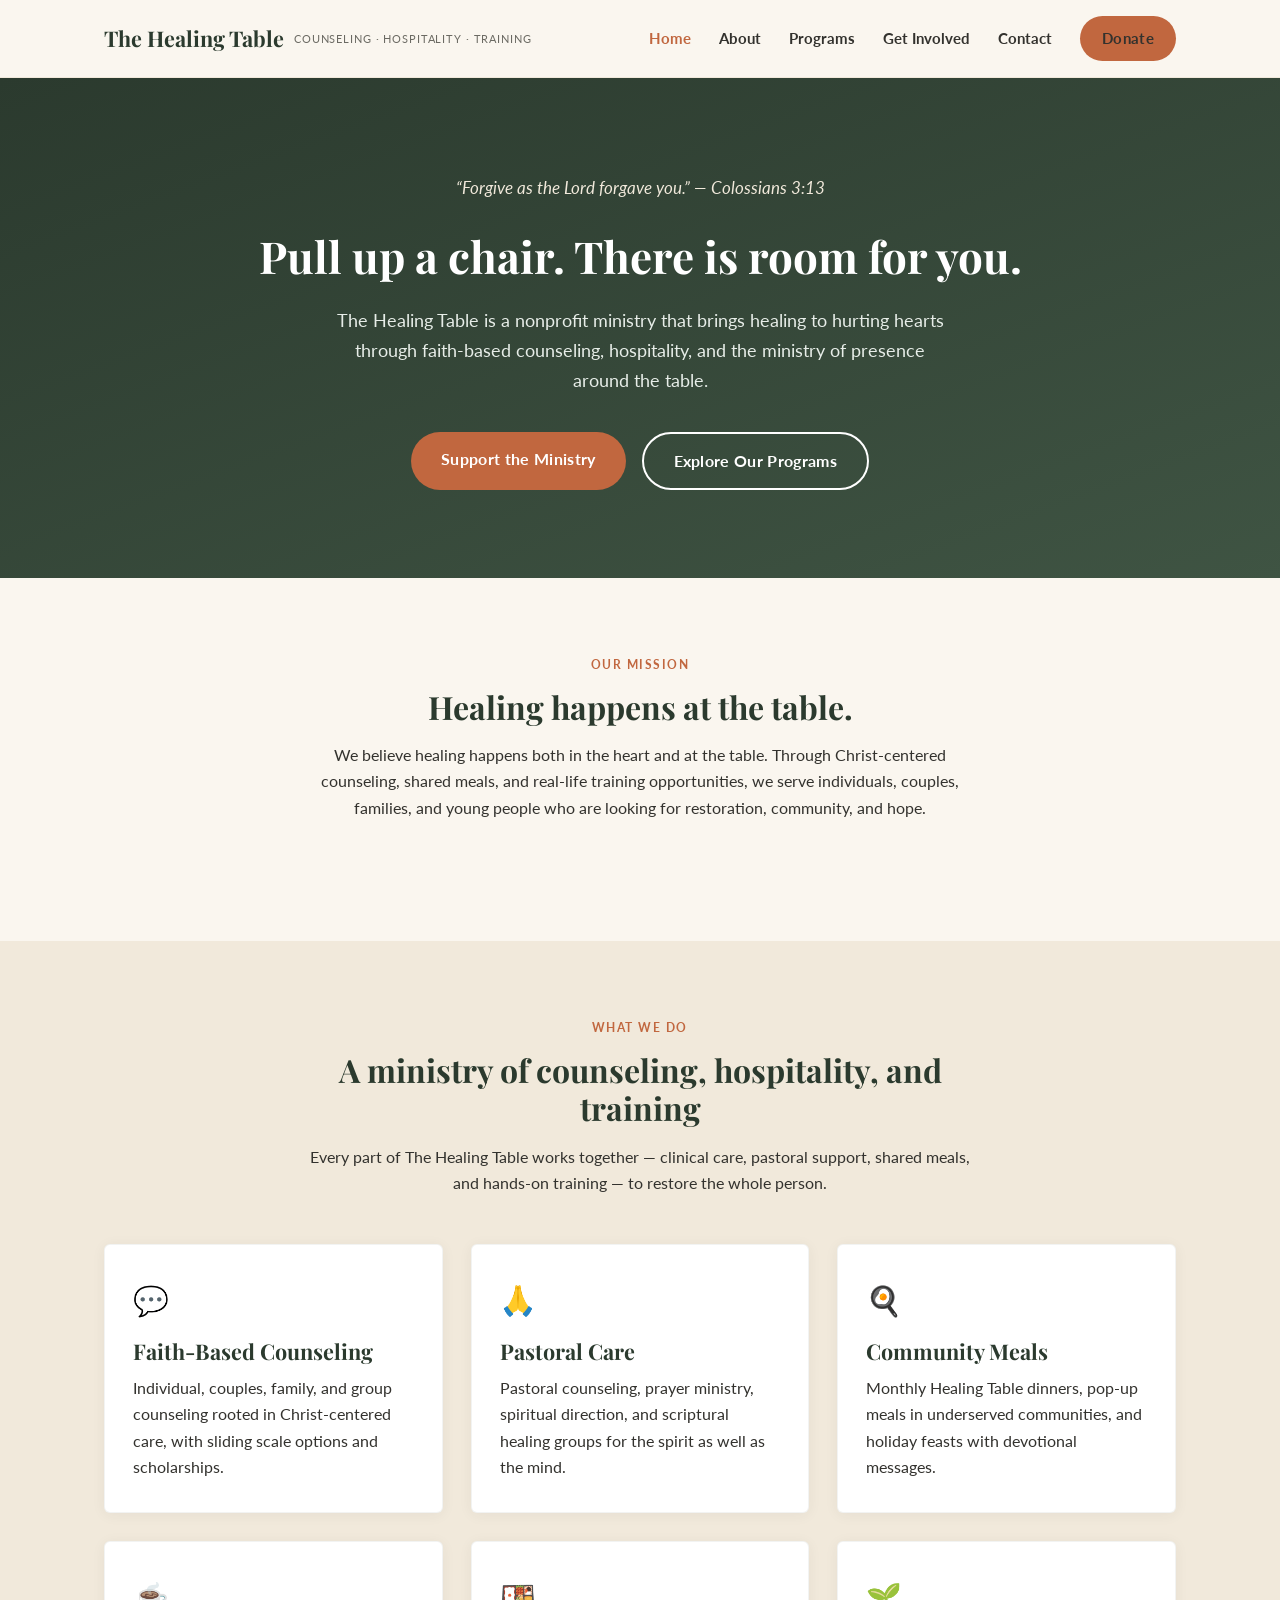
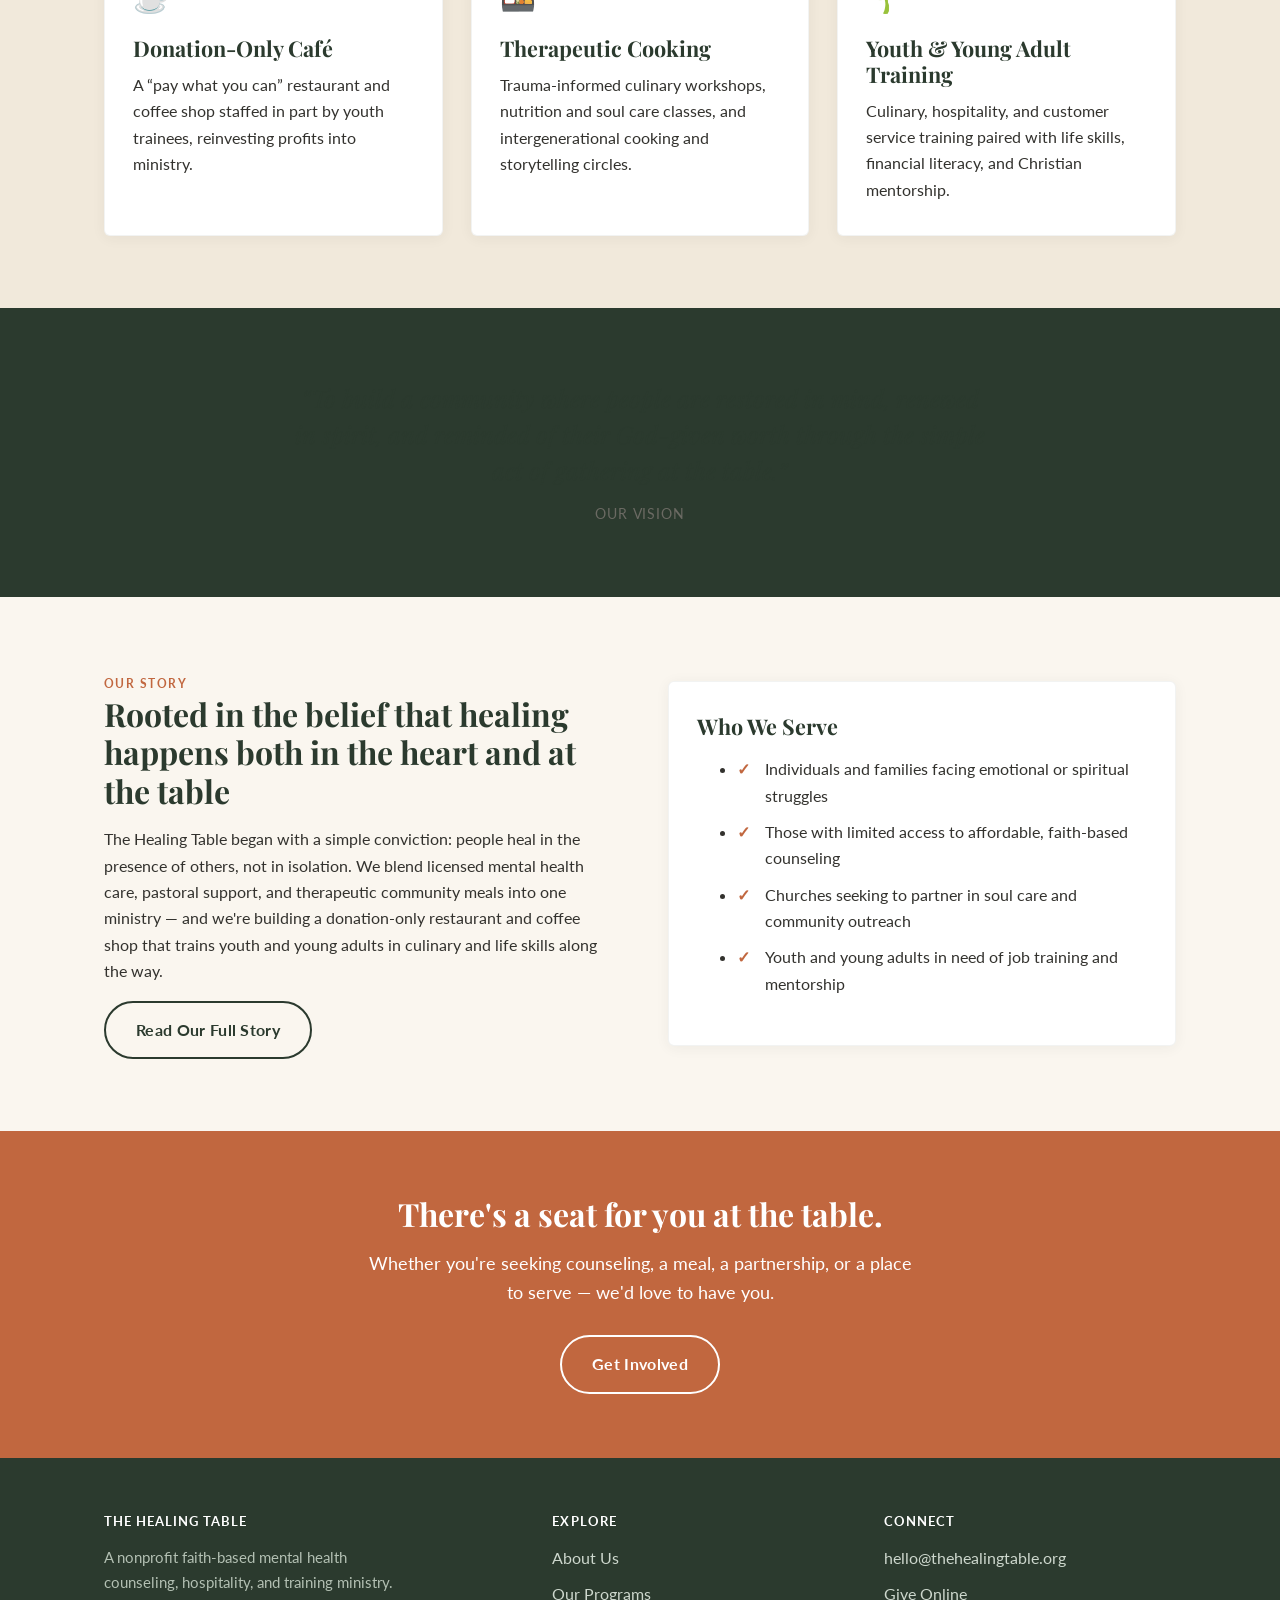
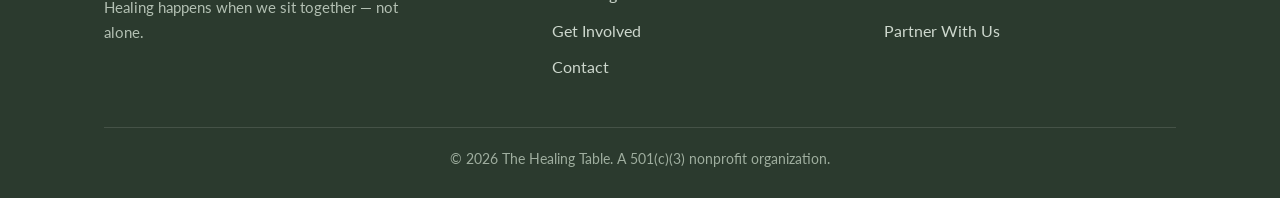
==== index.html @ d61c3de0 "Add files via upload" ====
<!DOCTYPE html>
<html lang="en">
<head>
<meta charset="UTF-8">
<meta name="viewport" content="width=device-width, initial-scale=1.0">
<title>The Healing Table | Faith-Based Counseling, Hospitality &amp; Training Ministry</title>
<meta name="description" content="The Healing Table is a nonprofit Christian ministry offering faith-based counseling, pastoral care, community meals, and a donation-only restaurant and youth training program.">
<link rel="preconnect" href="https://fonts.googleapis.com">
<link href="https://fonts.googleapis.com/css2?family=Playfair+Display:wght@600;700&family=Lato:wght@400;700&display=swap" rel="stylesheet">
<link rel="stylesheet" href="css/style.css">
</head>
<body>

<header class="site-header">
  <nav class="nav">
    <a href="index.html" class="nav-brand">
      The Healing Table
      <span class="tagline">Counseling · Hospitality · Training</span>
    </a>
    <button class="nav-toggle" aria-label="Toggle navigation">&#9776;</button>
    <ul class="nav-links">
      <li><a href="index.html" class="current">Home</a></li>
      <li><a href="about.html">About</a></li>
      <li><a href="services.html">Programs</a></li>
      <li><a href="get-involved.html">Get Involved</a></li>
      <li><a href="contact.html">Contact</a></li>
      <li><a href="get-involved.html#donate" class="btn btn-primary">Donate</a></li>
    </ul>
  </nav>
</header>

<section class="hero">
  <div class="container">
    <p class="verse">&ldquo;Forgive as the Lord forgave you.&rdquo; &mdash; Colossians 3:13</p>
    <h1>Pull up a chair. There is room for you.</h1>
    <p class="lede">The Healing Table is a nonprofit ministry that brings healing to hurting hearts through faith-based counseling, hospitality, and the ministry of presence around the table.</p>
    <div class="hero-actions">
      <a href="get-involved.html#donate" class="btn btn-primary">Support the Ministry</a>
      <a href="services.html" class="btn btn-outline">Explore Our Programs</a>
    </div>
  </div>
</section>

<section>
  <div class="container">
    <div class="section-intro">
      <span class="eyebrow">Our Mission</span>
      <h2>Healing happens at the table.</h2>
      <p>We believe healing happens both in the heart and at the table. Through Christ-centered counseling, shared meals, and real-life training opportunities, we serve individuals, couples, families, and young people who are looking for restoration, community, and hope.</p>
    </div>
  </div>
</section>

<section class="section-alt">
  <div class="container">
    <div class="section-intro">
      <span class="eyebrow">What We Do</span>
      <h2>A ministry of counseling, hospitality, and training</h2>
      <p>Every part of The Healing Table works together &mdash; clinical care, pastoral support, shared meals, and hands-on training &mdash; to restore the whole person.</p>
    </div>
    <div class="grid grid-3">
      <div class="card">
        <span class="icon">&#128172;</span>
        <h3>Faith-Based Counseling</h3>
        <p>Individual, couples, family, and group counseling rooted in Christ-centered care, with sliding scale options and scholarships.</p>
      </div>
      <div class="card">
        <span class="icon">&#128591;</span>
        <h3>Pastoral Care</h3>
        <p>Pastoral counseling, prayer ministry, spiritual direction, and scriptural healing groups for the spirit as well as the mind.</p>
      </div>
      <div class="card">
        <span class="icon">&#127859;</span>
        <h3>Community Meals</h3>
        <p>Monthly Healing Table dinners, pop-up meals in underserved communities, and holiday feasts with devotional messages.</p>
      </div>
      <div class="card">
        <span class="icon">&#9749;</span>
        <h3>Donation-Only Café</h3>
        <p>A &ldquo;pay what you can&rdquo; restaurant and coffee shop staffed in part by youth trainees, reinvesting profits into ministry.</p>
      </div>
      <div class="card">
        <span class="icon">&#127857;</span>
        <h3>Therapeutic Cooking</h3>
        <p>Trauma-informed culinary workshops, nutrition and soul care classes, and intergenerational cooking and storytelling circles.</p>
      </div>
      <div class="card">
        <span class="icon">&#127793;</span>
        <h3>Youth &amp; Young Adult Training</h3>
        <p>Culinary, hospitality, and customer service training paired with life skills, financial literacy, and Christian mentorship.</p>
      </div>
    </div>
  </div>
</section>

<section class="section-dark">
  <div class="container">
    <blockquote class="quote-block">
      &ldquo;To build a community where people are restored in mind, renewed in spirit, and reminded of their God-given worth through the simple act of gathering at the table.&rdquo;
      <cite>Our Vision</cite>
    </blockquote>
  </div>
</section>

<section>
  <div class="container split">
    <div>
      <span class="eyebrow" style="color:var(--color-terracotta);text-transform:uppercase;letter-spacing:0.12em;font-size:0.78rem;font-weight:700;">Our Story</span>
      <h2>Rooted in the belief that healing happens both in the heart and at the table</h2>
      <p>The Healing Table began with a simple conviction: people heal in the presence of others, not in isolation. We blend licensed mental health care, pastoral support, and therapeutic community meals into one ministry &mdash; and we're building a donation-only restaurant and coffee shop that trains youth and young adults in culinary and life skills along the way.</p>
      <a href="about.html" class="btn btn-outline-dark">Read Our Full Story</a>
    </div>
    <div class="card">
      <h3>Who We Serve</h3>
      <ul class="check">
        <li>Individuals and families facing emotional or spiritual struggles</li>
        <li>Those with limited access to affordable, faith-based counseling</li>
        <li>Churches seeking to partner in soul care and community outreach</li>
        <li>Youth and young adults in need of job training and mentorship</li>
      </ul>
    </div>
  </div>
</section>

<section class="cta-band">
  <div class="container">
    <h2>There's a seat for you at the table.</h2>
    <p>Whether you're seeking counseling, a meal, a partnership, or a place to serve &mdash; we'd love to have you.</p>
    <a href="get-involved.html" class="btn btn-outline">Get Involved</a>
  </div>
</section>

<footer class="site-footer">
  <div class="container">
    <div class="footer-grid">
      <div class="footer-brand">
        <h4>The Healing Table</h4>
        <p>A nonprofit faith-based mental health counseling, hospitality, and training ministry. Healing happens when we sit together &mdash; not alone.</p>
      </div>
      <div>
        <h4>Explore</h4>
        <ul>
          <li><a href="about.html">About Us</a></li>
          <li><a href="services.html">Our Programs</a></li>
          <li><a href="get-involved.html">Get Involved</a></li>
          <li><a href="contact.html">Contact</a></li>
        </ul>
      </div>
      <div>
        <h4>Connect</h4>
        <ul>
          <li><a href="mailto:hello@thehealingtable.org">hello@thehealingtable.org</a></li>
          <li><a href="get-involved.html#donate">Give Online</a></li>
          <li><a href="contact.html">Partner With Us</a></li>
        </ul>
      </div>
    </div>
    <div class="footer-bottom">
      &copy; <span id="year"></span> The Healing Table. A 501(c)(3) nonprofit organization.
    </div>
  </div>
</footer>

<script src="js/main.js"></script>
<script>document.getElementById('year').textContent = new Date().getFullYear();</script>
</body>
</html>
---- css/style.css ----
/* ==========================================================================
   The Healing Table — Shared Styles
   Structure kept simple/semantic so this is easy to port into a WordPress
   theme (block styles or a child theme) later.
   ========================================================================== */

:root {
  --color-cream: #faf6ef;
  --color-cream-dark: #f1e9db;
  --color-green: #3f5443;
  --color-green-dark: #2b3a2e;
  --color-terracotta: #c1673f;
  --color-terracotta-dark: #a3532f;
  --color-text: #33322e;
  --color-text-light: #6b6a63;
  --color-white: #ffffff;
  --font-serif: "Playfair Display", Georgia, "Times New Roman", serif;
  --font-sans: "Lato", "Helvetica Neue", Arial, sans-serif;
  --max-width: 1120px;
  --radius: 6px;
}

* { box-sizing: border-box; }

html { scroll-behavior: smooth; }

body {
  margin: 0;
  font-family: var(--font-sans);
  color: var(--color-text);
  background: var(--color-cream);
  line-height: 1.65;
  -webkit-font-smoothing: antialiased;
}

h1, h2, h3, h4 {
  font-family: var(--font-serif);
  color: var(--color-green-dark);
  line-height: 1.2;
  margin: 0 0 0.5em;
  font-weight: 700;
}

h1 { font-size: 2.75rem; }
h2 { font-size: 2rem; }
h3 { font-size: 1.35rem; }

p { margin: 0 0 1em; }

a { color: var(--color-terracotta); text-decoration: none; }
a:hover { text-decoration: underline; }

img { max-width: 100%; display: block; }

.container {
  max-width: var(--max-width);
  margin: 0 auto;
  padding: 0 24px;
}

/* ---------- Buttons ---------- */
.btn {
  display: inline-block;
  padding: 14px 30px;
  border-radius: 999px;
  font-family: var(--font-sans);
  font-weight: 700;
  letter-spacing: 0.02em;
  text-decoration: none;
  transition: transform 0.15s ease, box-shadow 0.15s ease;
}
.btn:hover { text-decoration: none; transform: translateY(-1px); }

.btn-primary {
  background: var(--color-terracotta);
  color: var(--color-white);
}
.btn-primary:hover { background: var(--color-terracotta-dark); }

.btn-outline {
  background: transparent;
  color: var(--color-white);
  border: 2px solid var(--color-white);
}
.btn-outline:hover { background: rgba(255,255,255,0.12); }

.btn-outline-dark {
  background: transparent;
  color: var(--color-green-dark);
  border: 2px solid var(--color-green-dark);
}
.btn-outline-dark:hover { background: var(--color-green-dark); color: var(--color-white); }

/* ---------- Header / Nav ---------- */
.site-header {
  background: var(--color-cream);
  border-bottom: 1px solid var(--color-cream-dark);
  position: sticky;
  top: 0;
  z-index: 50;
}
.nav {
  display: flex;
  align-items: center;
  justify-content: space-between;
  padding: 16px 24px;
  max-width: var(--max-width);
  margin: 0 auto;
}
.nav-brand {
  display: flex;
  align-items: center;
  gap: 10px;
  font-family: var(--font-serif);
  font-size: 1.35rem;
  color: var(--color-green-dark);
  font-weight: 700;
}
.nav-brand span.tagline {
  display: block;
  font-family: var(--font-sans);
  font-size: 0.68rem;
  font-weight: 400;
  letter-spacing: 0.08em;
  text-transform: uppercase;
  color: var(--color-text-light);
}
.nav-links {
  display: flex;
  gap: 28px;
  list-style: none;
  margin: 0;
  padding: 0;
  align-items: center;
}
.nav-links a {
  color: var(--color-text);
  font-weight: 700;
  font-size: 0.95rem;
}
.nav-links a:hover { color: var(--color-terracotta); text-decoration: none; }
.nav-links a.current { color: var(--color-terracotta); }
.nav-links .btn { padding: 10px 22px; }

.nav-toggle {
  display: none;
  background: none;
  border: none;
  font-size: 1.6rem;
  color: var(--color-green-dark);
  cursor: pointer;
}

/* ---------- Hero ---------- */
.hero {
  background: linear-gradient(160deg, var(--color-green-dark), var(--color-green));
  color: var(--color-white);
  padding: 96px 24px 88px;
  text-align: center;
}
.hero h1 { color: var(--color-white); max-width: 780px; margin-left: auto; margin-right: auto; }
.hero .verse {
  font-style: italic;
  color: var(--color-cream-dark);
  max-width: 560px;
  margin: 0 auto 28px;
  font-size: 1.05rem;
}
.hero .lede {
  max-width: 620px;
  margin: 0 auto 36px;
  font-size: 1.15rem;
  color: #e7ede8;
}
.hero .hero-actions { display: flex; gap: 16px; justify-content: center; flex-wrap: wrap; }

.page-hero {
  background: var(--color-green-dark);
  color: var(--color-white);
  padding: 64px 24px;
  text-align: center;
}
.page-hero h1 { color: var(--color-white); }
.page-hero p { color: #dbe4dc; max-width: 640px; margin: 0 auto; font-size: 1.1rem; }

/* ---------- Sections ---------- */
section { padding: 72px 0; }
.section-alt { background: var(--color-cream-dark); }
.section-dark { background: var(--color-green-dark); color: var(--color-white); }
.section-dark h2 { color: var(--color-white); }

.section-intro {
  text-align: center;
  max-width: 680px;
  margin: 0 auto 48px;
}
.section-intro .eyebrow {
  display: inline-block;
  text-transform: uppercase;
  letter-spacing: 0.12em;
  font-size: 0.78rem;
  font-weight: 700;
  color: var(--color-terracotta);
  margin-bottom: 12px;
}

/* ---------- Cards / Grids ---------- */
.grid {
  display: grid;
  gap: 28px;
}
.grid-3 { grid-template-columns: repeat(3, 1fr); }
.grid-2 { grid-template-columns: repeat(2, 1fr); }

.card {
  background: var(--color-white);
  border-radius: var(--radius);
  padding: 32px 28px;
  box-shadow: 0 2px 14px rgba(43, 58, 46, 0.06);
  border: 1px solid rgba(43,58,46,0.06);
}
.card h3 { margin-bottom: 10px; }
.card p:last-child { margin-bottom: 0; }
.card .icon { font-size: 1.8rem; margin-bottom: 14px; display: block; }

.value-card {
  border-left: 3px solid var(--color-terracotta);
  padding-left: 20px;
}

/* ---------- Quote / Verse blocks ---------- */
.quote-block {
  text-align: center;
  max-width: 700px;
  margin: 0 auto;
  font-family: var(--font-serif);
  font-size: 1.5rem;
  font-style: italic;
  color: var(--color-green-dark);
  line-height: 1.5;
}
.quote-block cite {
  display: block;
  margin-top: 16px;
  font-family: var(--font-sans);
  font-style: normal;
  font-size: 0.85rem;
  letter-spacing: 0.06em;
  text-transform: uppercase;
  color: var(--color-text-light);
}

/* ---------- Two column layout ---------- */
.split {
  display: grid;
  grid-template-columns: 1fr 1fr;
  gap: 56px;
  align-items: center;
}

/* ---------- Timeline (phases) ---------- */
.timeline {
  display: grid;
  gap: 24px;
}
.timeline-item {
  background: var(--color-white);
  border-radius: var(--radius);
  padding: 28px;
  border-top: 4px solid var(--color-terracotta);
}
.timeline-item .phase-label {
  text-transform: uppercase;
  letter-spacing: 0.08em;
  font-size: 0.75rem;
  font-weight: 700;
  color: var(--color-terracotta);
  margin-bottom: 6px;
  display: block;
}
.timeline-item ul { margin: 12px 0 0; padding-left: 20px; }
.timeline-item li { margin-bottom: 6px; }

/* ---------- CTA band ---------- */
.cta-band {
  background: var(--color-terracotta);
  color: var(--color-white);
  text-align: center;
  padding: 64px 24px;
}
.cta-band h2 { color: var(--color-white); }
.cta-band p { max-width: 560px; margin: 0 auto 28px; font-size: 1.1rem; }

/* ---------- Lists ---------- */
ul.plain { list-style: none; padding: 0; margin: 0; }
ul.check li {
  position: relative;
  padding-left: 28px;
  margin-bottom: 10px;
}
ul.check li::before {
  content: "✓";
  position: absolute;
  left: 0;
  color: var(--color-terracotta);
  font-weight: 700;
}

/* ---------- Forms ---------- */
.form-group { margin-bottom: 20px; }
label {
  display: block;
  font-weight: 700;
  margin-bottom: 6px;
  font-size: 0.92rem;
}
input, textarea, select {
  width: 100%;
  padding: 12px 14px;
  border: 1px solid #d9d2c2;
  border-radius: var(--radius);
  font-family: var(--font-sans);
  font-size: 1rem;
  background: var(--color-white);
  color: var(--color-text);
}
input:focus, textarea:focus, select:focus {
  outline: 2px solid var(--color-terracotta);
  outline-offset: 1px;
}
textarea { resize: vertical; min-height: 140px; }

.contact-info-item {
  display: flex;
  gap: 14px;
  margin-bottom: 24px;
}
.contact-info-item .icon { font-size: 1.3rem; }

/* ---------- Footer ---------- */
.site-footer {
  background: var(--color-green-dark);
  color: #cdd7cd;
  padding: 56px 24px 28px;
}
.footer-grid {
  display: grid;
  grid-template-columns: 1.4fr 1fr 1fr;
  gap: 40px;
  margin-bottom: 36px;
}
.footer-grid h4 {
  color: var(--color-white);
  font-family: var(--font-sans);
  text-transform: uppercase;
  letter-spacing: 0.08em;
  font-size: 0.8rem;
  margin-bottom: 16px;
}
.footer-grid ul { list-style: none; margin: 0; padding: 0; }
.footer-grid li { margin-bottom: 10px; }
.footer-grid a { color: #cdd7cd; }
.footer-grid a:hover { color: var(--color-white); }
.footer-brand p { color: #b3c0b3; font-size: 0.95rem; max-width: 320px; }
.footer-bottom {
  border-top: 1px solid rgba(255,255,255,0.12);
  padding-top: 20px;
  text-align: center;
  font-size: 0.85rem;
  color: #9fae9f;
}

/* ---------- Responsive ---------- */
@media (max-width: 860px) {
  .grid-3 { grid-template-columns: 1fr; }
  .grid-2 { grid-template-columns: 1fr; }
  .split { grid-template-columns: 1fr; gap: 32px; }
  .footer-grid { grid-template-columns: 1fr; }
  h1 { font-size: 2.1rem; }
  h2 { font-size: 1.6rem; }
}

@media (max-width: 720px) {
  .nav-links {
    position: absolute;
    top: 100%;
    left: 0;
    right: 0;
    background: var(--color-cream);
    flex-direction: column;
    align-items: flex-start;
    padding: 20px 24px 28px;
    border-bottom: 1px solid var(--color-cream-dark);
    display: none;
  }
  .nav-links.open { display: flex; }
  .nav-toggle { display: block; }
  .hero { padding: 64px 20px 56px; }
  .hero h1 { font-size: 2rem; }
}
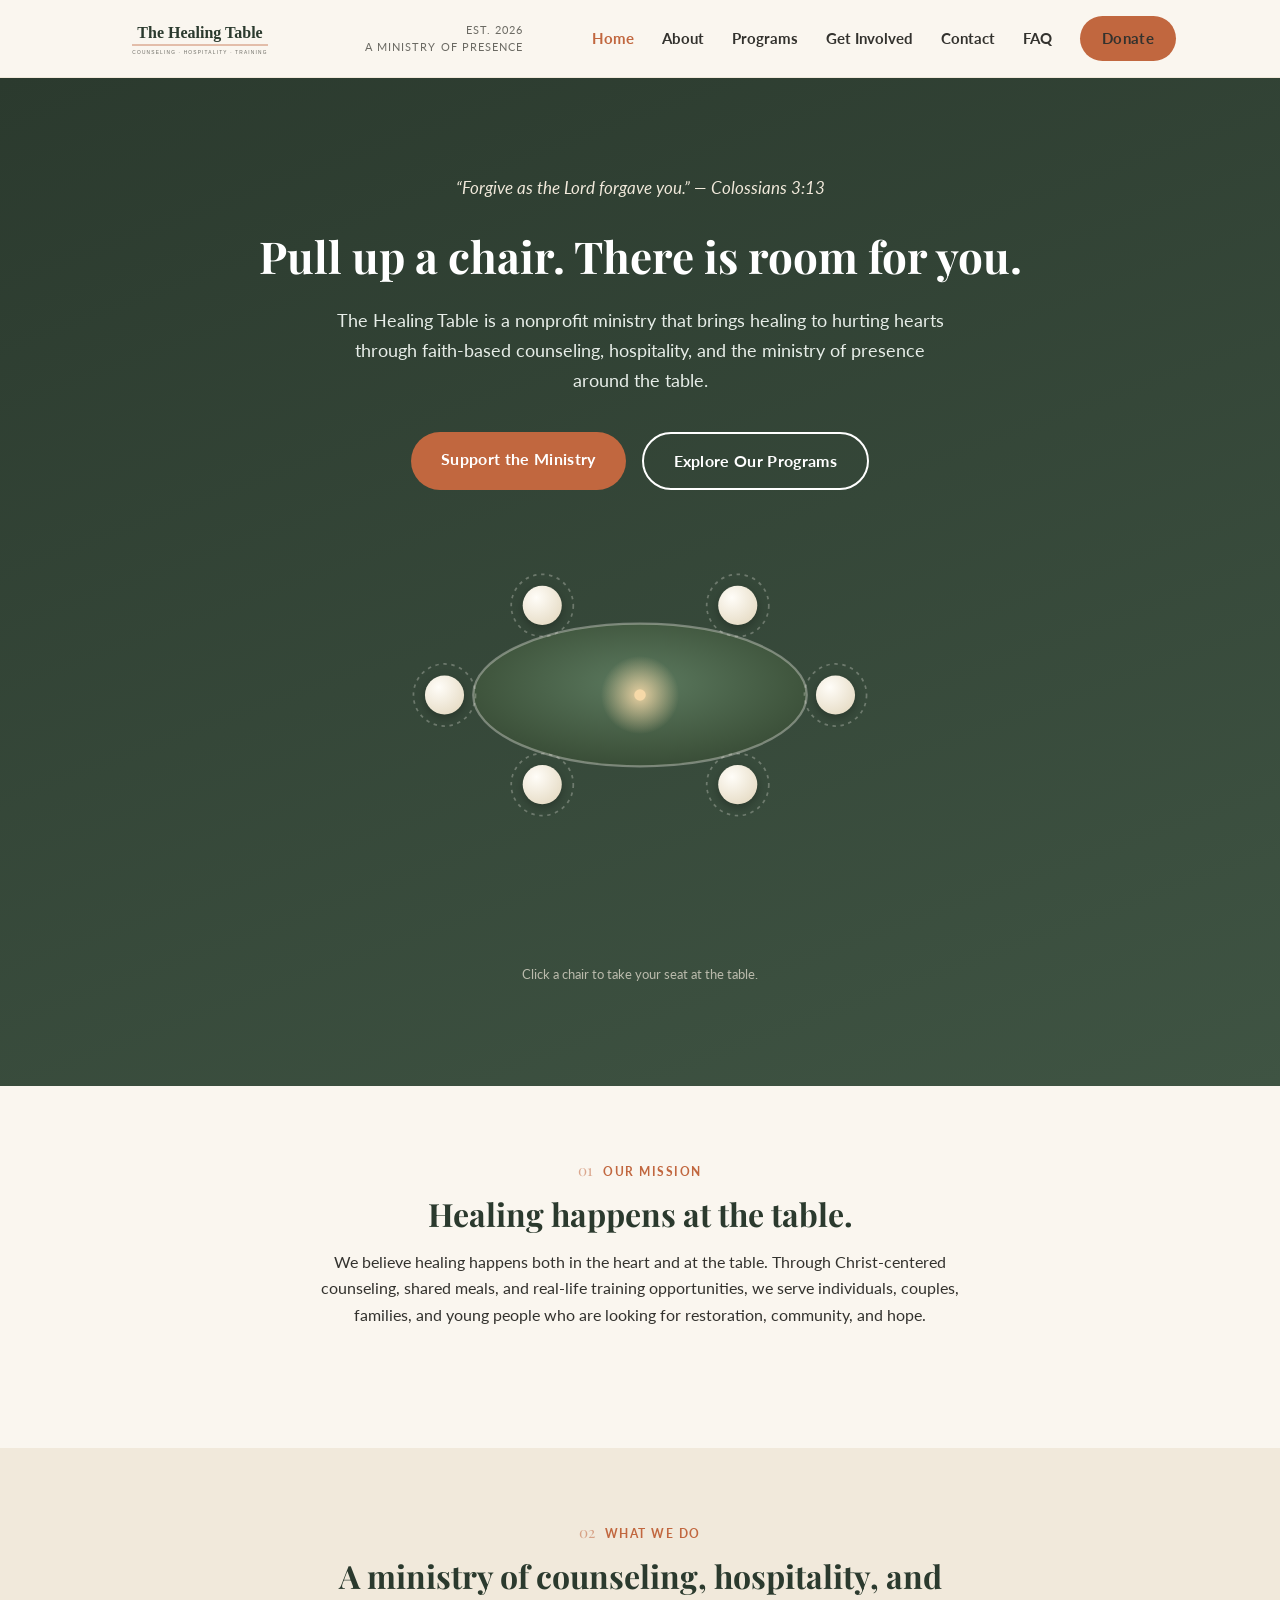
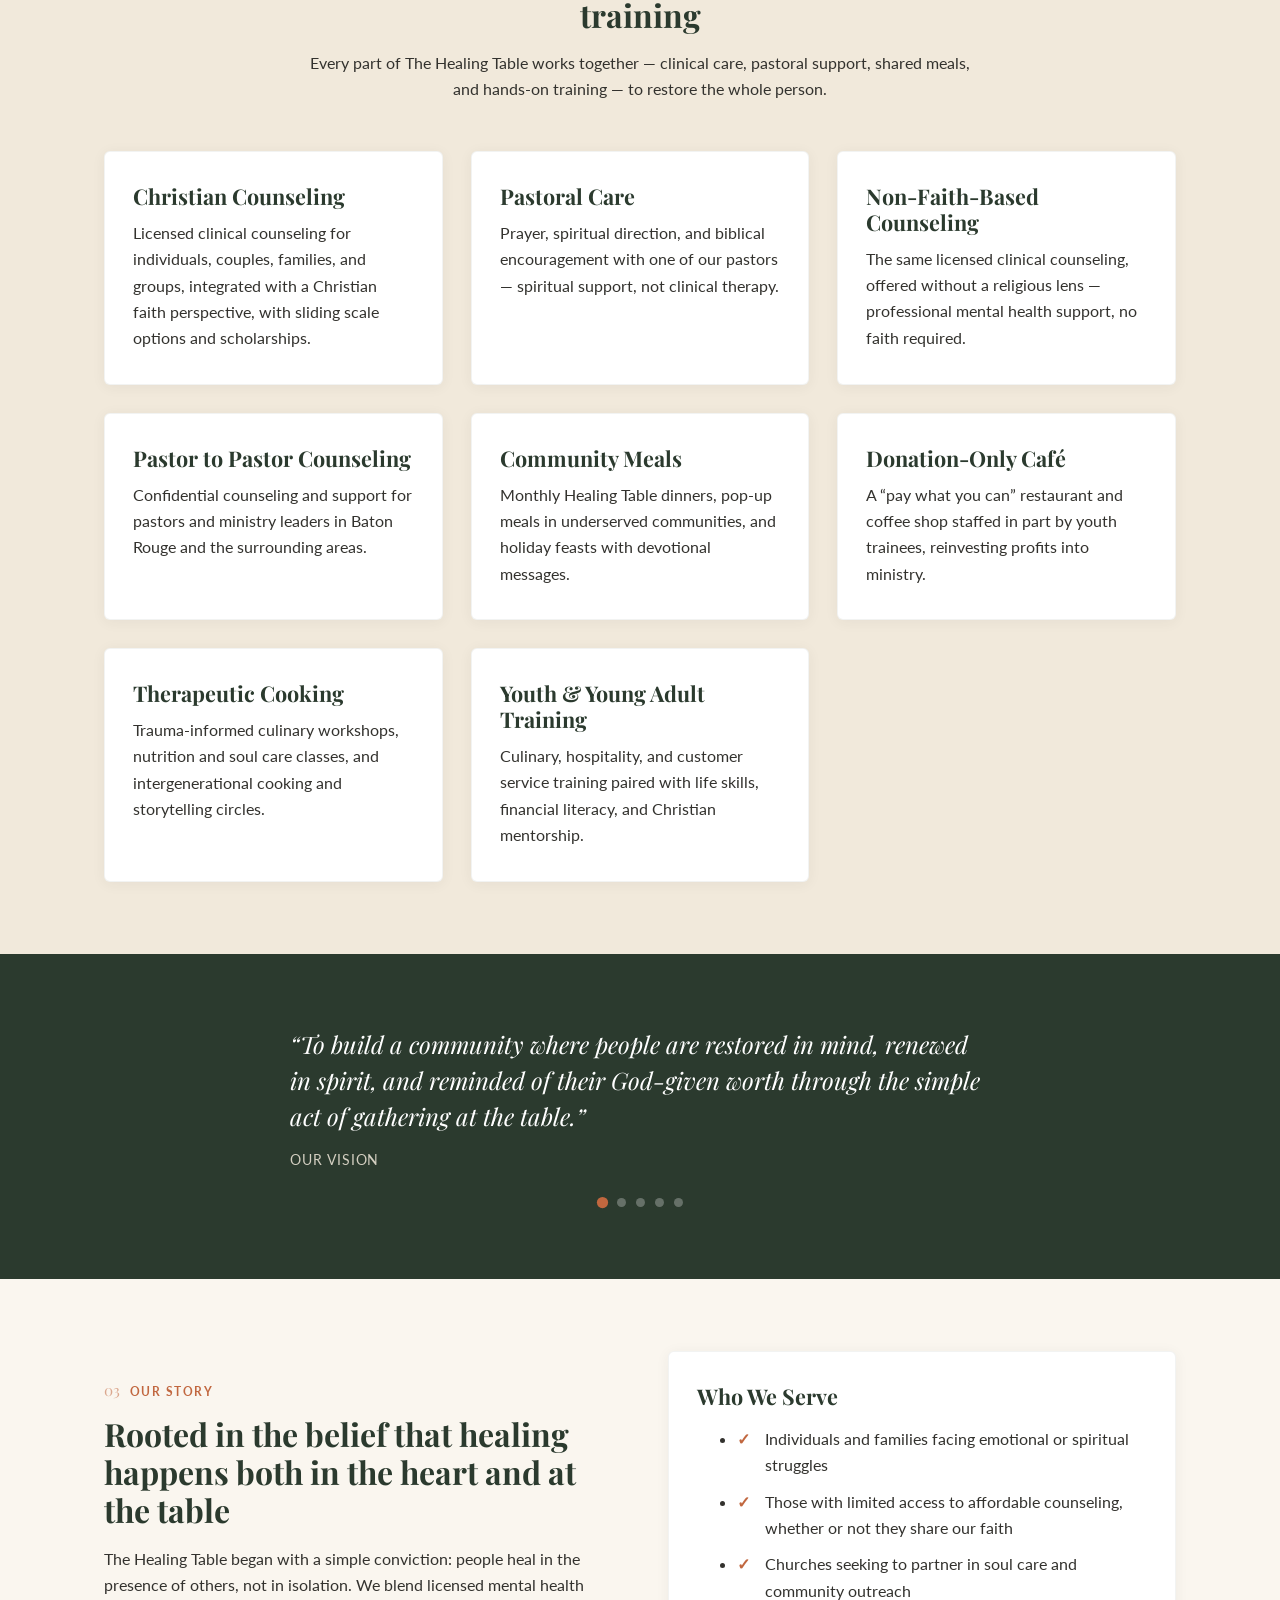
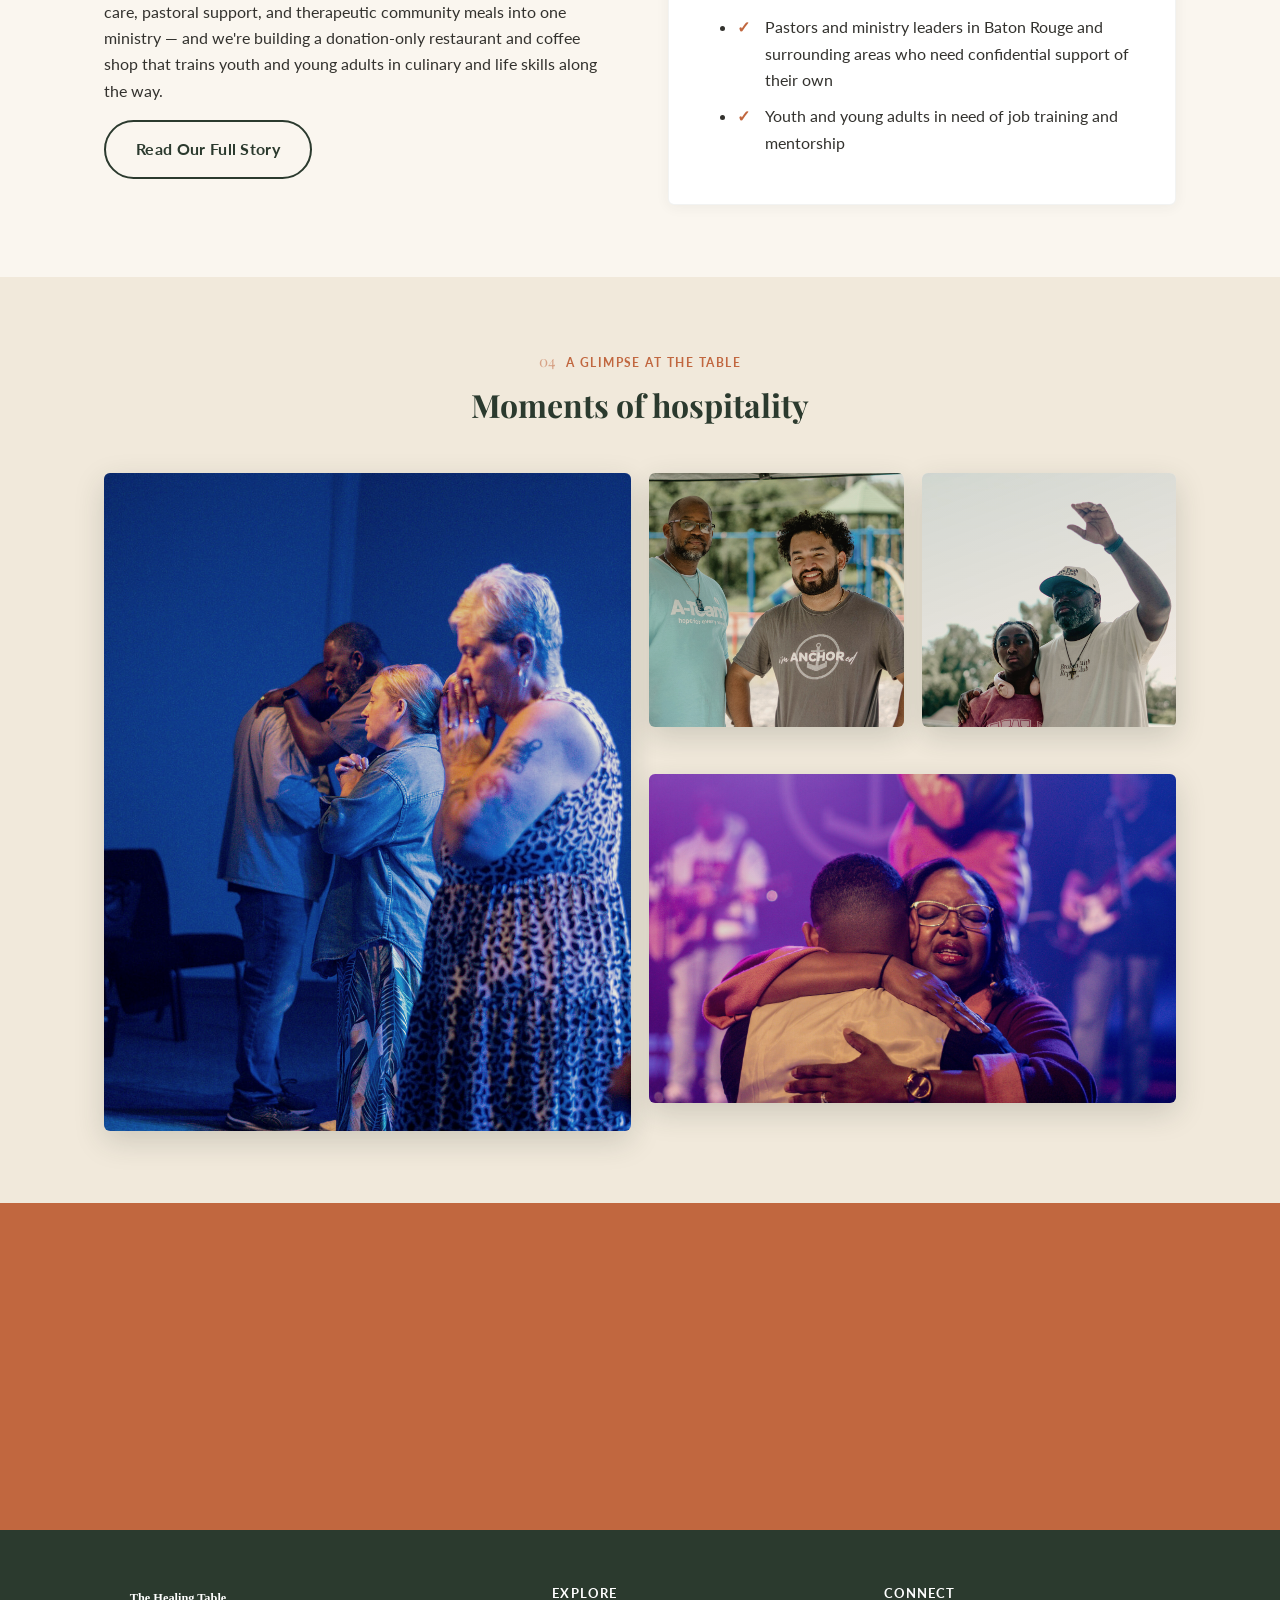
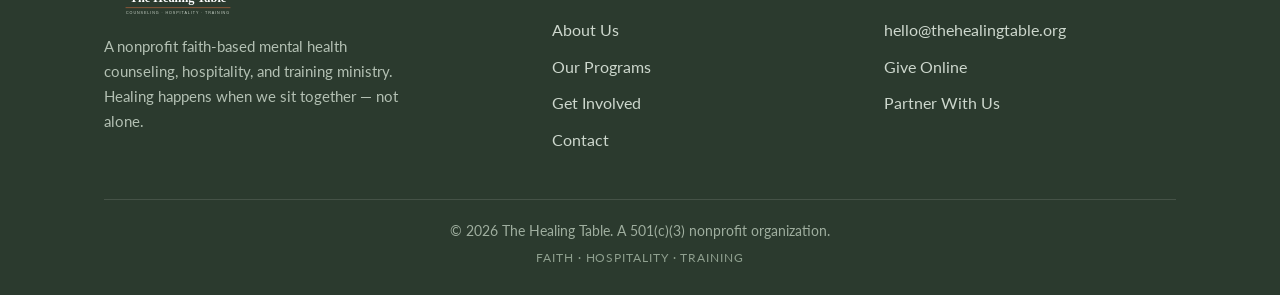
==== commit 58fe9f93: "Add files via upload" ====
--- a/index.html
+++ b/index.html
@@ -5,6 +5,7 @@
 <meta name="viewport" content="width=device-width, initial-scale=1.0">
 <title>The Healing Table | Faith-Based Counseling, Hospitality &amp; Training Ministry</title>
 <meta name="description" content="The Healing Table is a nonprofit Christian ministry offering faith-based counseling, pastoral care, community meals, and a donation-only restaurant and youth training program.">
+<link rel="icon" type="image/svg+xml" href="assets/favicon.svg">
 <link rel="preconnect" href="https://fonts.googleapis.com">
 <link href="https://fonts.googleapis.com/css2?family=Playfair+Display:wght@600;700&family=Lato:wght@400;700&display=swap" rel="stylesheet">
 <link rel="stylesheet" href="css/style.css">
@@ -14,9 +15,9 @@
 <header class="site-header">
   <nav class="nav">
     <a href="index.html" class="nav-brand">
-      The Healing Table
-      <span class="tagline">Counseling · Hospitality · Training</span>
+      <img src="assets/logo.svg" alt="The Healing Table" class="logo-img">
     </a>
+    <span class="nav-tagline">Est. 2026<br>A Ministry of Presence</span>
     <button class="nav-toggle" aria-label="Toggle navigation">&#9776;</button>
     <ul class="nav-links">
       <li><a href="index.html" class="current">Home</a></li>
@@ -24,6 +25,7 @@
       <li><a href="services.html">Programs</a></li>
       <li><a href="get-involved.html">Get Involved</a></li>
       <li><a href="contact.html">Contact</a></li>
+          <li><a href="contact.html#faq">FAQ</a></li>
       <li><a href="get-involved.html#donate" class="btn btn-primary">Donate</a></li>
     </ul>
   </nav>
@@ -38,13 +40,51 @@
       <a href="get-involved.html#donate" class="btn btn-primary">Support the Ministry</a>
       <a href="services.html" class="btn btn-outline">Explore Our Programs</a>
     </div>
+
+    <div class="seat-table-wrap">
+      <svg class="seat-table" viewBox="0 0 400 280" xmlns="http://www.w3.org/2000/svg" aria-label="An illustrated table with six chairs. Click a chair to take a seat.">
+        <defs>
+          <radialGradient id="tableWood" cx="50%" cy="42%" r="70%">
+            <stop offset="0%" stop-color="#5c7a5f"/>
+            <stop offset="65%" stop-color="#41573f"/>
+            <stop offset="100%" stop-color="#324430"/>
+          </radialGradient>
+          <radialGradient id="candleGlow" cx="50%" cy="50%" r="50%">
+            <stop offset="0%" stop-color="#f6d9a8" stop-opacity="0.9"/>
+            <stop offset="100%" stop-color="#f6d9a8" stop-opacity="0"/>
+          </radialGradient>
+          <radialGradient id="seatFill" cx="35%" cy="30%" r="75%">
+            <stop offset="0%" stop-color="#fffdf8"/>
+            <stop offset="100%" stop-color="#e7ddc7"/>
+          </radialGradient>
+        </defs>
+        <ellipse class="table-top" cx="200" cy="140" rx="145" ry="62" fill="url(#tableWood)" stroke="rgba(250,246,239,0.35)" stroke-width="2"/>
+        <circle cx="200" cy="140" r="34" fill="url(#candleGlow)"/>
+        <circle cx="200" cy="140" r="5" fill="#f6d9a8"/>
+        <circle class="place-ring" cx="370" cy="140" r="27"/>
+        <circle class="place-ring" cx="285" cy="217.9" r="27"/>
+        <circle class="place-ring" cx="115" cy="217.9" r="27"/>
+        <circle class="place-ring" cx="30" cy="140" r="27"/>
+        <circle class="place-ring" cx="115" cy="62.1" r="27"/>
+        <circle class="place-ring" cx="285" cy="62.1" r="27"/>
+        <circle class="seat" data-seat="0" cx="370" cy="140" r="17" fill="url(#seatFill)"/>
+        <circle class="seat" data-seat="1" cx="285" cy="217.9" r="17" fill="url(#seatFill)"/>
+        <circle class="seat" data-seat="2" cx="115" cy="217.9" r="17" fill="url(#seatFill)"/>
+        <circle class="seat" data-seat="3" cx="30" cy="140" r="17" fill="url(#seatFill)"/>
+        <circle class="seat" data-seat="4" cx="115" cy="62.1" r="17" fill="url(#seatFill)"/>
+        <circle class="seat" data-seat="5" cx="285" cy="62.1" r="17" fill="url(#seatFill)"/>
+      </svg>
+      <p class="seat-message" aria-live="polite"></p>
+      <button type="button" class="seat-reset">Choose a different seat</button>
+      <p style="font-size:0.8rem;color:var(--color-cream-dark);opacity:0.7;margin-top:8px;">Click a chair to take your seat at the table.</p>
+    </div>
   </div>
 </section>
 
 <section>
   <div class="container">
-    <div class="section-intro">
-      <span class="eyebrow">Our Mission</span>
+    <div class="section-intro reveal">
+      <span class="eyebrow-num"><span class="num">01</span><span class="label">Our Mission</span></span>
       <h2>Healing happens at the table.</h2>
       <p>We believe healing happens both in the heart and at the table. Through Christ-centered counseling, shared meals, and real-life training opportunities, we serve individuals, couples, families, and young people who are looking for restoration, community, and hope.</p>
     </div>
@@ -53,39 +93,41 @@
 
 <section class="section-alt">
   <div class="container">
-    <div class="section-intro">
-      <span class="eyebrow">What We Do</span>
+    <div class="section-intro reveal">
+      <span class="eyebrow-num"><span class="num">02</span><span class="label">What We Do</span></span>
       <h2>A ministry of counseling, hospitality, and training</h2>
       <p>Every part of The Healing Table works together &mdash; clinical care, pastoral support, shared meals, and hands-on training &mdash; to restore the whole person.</p>
     </div>
-    <div class="grid grid-3">
-      <div class="card">
-        <span class="icon">&#128172;</span>
-        <h3>Faith-Based Counseling</h3>
-        <p>Individual, couples, family, and group counseling rooted in Christ-centered care, with sliding scale options and scholarships.</p>
-      </div>
-      <div class="card">
-        <span class="icon">&#128591;</span>
+    <div class="grid grid-3 reveal-stagger">
+      <div class="card reveal reveal-child">
+        <h3>Christian Counseling</h3>
+        <p>Licensed clinical counseling for individuals, couples, families, and groups, integrated with a Christian faith perspective, with sliding scale options and scholarships.</p>
+      </div>
+      <div class="card reveal reveal-child">
         <h3>Pastoral Care</h3>
-        <p>Pastoral counseling, prayer ministry, spiritual direction, and scriptural healing groups for the spirit as well as the mind.</p>
-      </div>
-      <div class="card">
-        <span class="icon">&#127859;</span>
+        <p>Prayer, spiritual direction, and biblical encouragement with one of our pastors &mdash; spiritual support, not clinical therapy.</p>
+      </div>
+      <div class="card reveal reveal-child">
+        <h3>Non-Faith-Based Counseling</h3>
+        <p>The same licensed clinical counseling, offered without a religious lens &mdash; professional mental health support, no faith required.</p>
+      </div>
+      <div class="card reveal reveal-child">
+        <h3>Pastor to Pastor Counseling</h3>
+        <p>Confidential counseling and support for pastors and ministry leaders in Baton Rouge and the surrounding areas.</p>
+      </div>
+      <div class="card reveal reveal-child">
         <h3>Community Meals</h3>
         <p>Monthly Healing Table dinners, pop-up meals in underserved communities, and holiday feasts with devotional messages.</p>
       </div>
-      <div class="card">
-        <span class="icon">&#9749;</span>
-        <h3>Donation-Only Café</h3>
+      <div class="card reveal reveal-child">
+        <h3>Donation-Only Caf&eacute;</h3>
         <p>A &ldquo;pay what you can&rdquo; restaurant and coffee shop staffed in part by youth trainees, reinvesting profits into ministry.</p>
       </div>
-      <div class="card">
-        <span class="icon">&#127857;</span>
+      <div class="card reveal reveal-child">
         <h3>Therapeutic Cooking</h3>
         <p>Trauma-informed culinary workshops, nutrition and soul care classes, and intergenerational cooking and storytelling circles.</p>
       </div>
-      <div class="card">
-        <span class="icon">&#127793;</span>
+      <div class="card reveal reveal-child">
         <h3>Youth &amp; Young Adult Training</h3>
         <p>Culinary, hospitality, and customer service training paired with life skills, financial literacy, and Christian mentorship.</p>
       </div>
@@ -95,35 +137,70 @@
 
 <section class="section-dark">
   <div class="container">
-    <blockquote class="quote-block">
-      &ldquo;To build a community where people are restored in mind, renewed in spirit, and reminded of their God-given worth through the simple act of gathering at the table.&rdquo;
-      <cite>Our Vision</cite>
-    </blockquote>
+    <div class="quote-carousel reveal">
+      <div class="quote-slide active">
+        <blockquote>&ldquo;To build a community where people are restored in mind, renewed in spirit, and reminded of their God-given worth through the simple act of gathering at the table.&rdquo;
+        <cite>Our Vision</cite></blockquote>
+      </div>
+      <div class="quote-slide">
+        <blockquote>&ldquo;To bring healing to hurting hearts through faith-based counseling, hospitality, and the ministry of presence around the table.&rdquo;
+        <cite>Our Mission</cite></blockquote>
+      </div>
+      <div class="quote-slide">
+        <blockquote>&ldquo;Forgive as the Lord forgave you.&rdquo;
+        <cite>Colossians 3:13</cite></blockquote>
+      </div>
+      <div class="quote-slide">
+        <blockquote>&ldquo;Practice hospitality to one another without grumbling.&rdquo;
+        <cite>1 Peter 4:9</cite></blockquote>
+      </div>
+      <div class="quote-slide">
+        <blockquote>&ldquo;They devoted themselves to the breaking of bread and to prayer.&rdquo;
+        <cite>Acts 2:42</cite></blockquote>
+      </div>
+      <div class="quote-dots"></div>
+    </div>
   </div>
 </section>
 
 <section>
   <div class="container split">
-    <div>
-      <span class="eyebrow" style="color:var(--color-terracotta);text-transform:uppercase;letter-spacing:0.12em;font-size:0.78rem;font-weight:700;">Our Story</span>
+    <div class="reveal">
+      <span class="eyebrow-num" style="justify-content:flex-start;"><span class="num">03</span><span class="label">Our Story</span></span>
       <h2>Rooted in the belief that healing happens both in the heart and at the table</h2>
       <p>The Healing Table began with a simple conviction: people heal in the presence of others, not in isolation. We blend licensed mental health care, pastoral support, and therapeutic community meals into one ministry &mdash; and we're building a donation-only restaurant and coffee shop that trains youth and young adults in culinary and life skills along the way.</p>
       <a href="about.html" class="btn btn-outline-dark">Read Our Full Story</a>
     </div>
-    <div class="card">
+    <div class="card reveal">
       <h3>Who We Serve</h3>
       <ul class="check">
         <li>Individuals and families facing emotional or spiritual struggles</li>
-        <li>Those with limited access to affordable, faith-based counseling</li>
+        <li>Those with limited access to affordable counseling, whether or not they share our faith</li>
         <li>Churches seeking to partner in soul care and community outreach</li>
+        <li>Pastors and ministry leaders in Baton Rouge and surrounding areas who need confidential support of their own</li>
         <li>Youth and young adults in need of job training and mentorship</li>
       </ul>
     </div>
   </div>
 </section>
 
+<section class="section-alt">
+  <div class="container">
+    <div class="section-intro reveal">
+      <span class="eyebrow-num"><span class="num">04</span><span class="label">A Glimpse at the Table</span></span>
+      <h2>Moments of hospitality</h2>
+    </div>
+    <div class="gallery-grid reveal">
+      <div class="photo-frame tall"><img src="assets/photos/prayer-together.jpg" alt="Praying together in community" loading="lazy"></div>
+      <div class="photo-frame square"><img src="assets/photos/outreach-hope.jpg" alt="Volunteers at a community outreach event" loading="lazy"></div>
+      <div class="photo-frame square"><img src="assets/photos/mentorship.jpg" alt="A mentor with a young person from the community" loading="lazy"></div>
+      <div class="photo-frame wide"><img src="assets/photos/embrace.jpg" alt="A warm embrace in community" loading="lazy"></div>
+    </div>
+  </div>
+</section>
+
 <section class="cta-band">
-  <div class="container">
+  <div class="container reveal">
     <h2>There's a seat for you at the table.</h2>
     <p>Whether you're seeking counseling, a meal, a partnership, or a place to serve &mdash; we'd love to have you.</p>
     <a href="get-involved.html" class="btn btn-outline">Get Involved</a>
@@ -134,7 +211,7 @@
   <div class="container">
     <div class="footer-grid">
       <div class="footer-brand">
-        <h4>The Healing Table</h4>
+        <img src="assets/logo-light.svg" alt="The Healing Table" class="footer-logo">
         <p>A nonprofit faith-based mental health counseling, hospitality, and training ministry. Healing happens when we sit together &mdash; not alone.</p>
       </div>
       <div>
@@ -156,12 +233,11 @@
       </div>
     </div>
     <div class="footer-bottom">
-      &copy; <span id="year"></span> The Healing Table. A 501(c)(3) nonprofit organization.
+      &copy; <span id="year"></span> The Healing Table. A 501(c)(3) nonprofit organization.<div class="footer-meta">Faith &middot; Hospitality &middot; Training</div>
     </div>
   </div>
 </footer>
 
 <script src="js/main.js"></script>
-<script>document.getElementById('year').textContent = new Date().getFullYear();</script>
 </body>
 </html>
--- a/css/style.css
+++ b/css/style.css
@@ -370,12 +370,341 @@
   color: #9fae9f;
 }
 
+/* ---------- Logo ---------- */
+.logo-img {
+  height: 44px;
+  width: auto;
+  display: block;
+}
+.footer-logo {
+  height: 34px;
+  width: auto;
+  margin-bottom: 14px;
+}
+
+/* ---------- Scroll Reveal ---------- */
+.reveal {
+  opacity: 0;
+  transform: translateY(22px);
+  transition: opacity 0.7s ease, transform 0.7s ease;
+}
+.reveal.in-view {
+  opacity: 1;
+  transform: translateY(0);
+}
+.reveal-stagger.in-view .reveal-child:nth-child(1) { transition-delay: 0s; }
+.reveal-stagger.in-view .reveal-child:nth-child(2) { transition-delay: 0.08s; }
+.reveal-stagger.in-view .reveal-child:nth-child(3) { transition-delay: 0.16s; }
+.reveal-stagger.in-view .reveal-child:nth-child(4) { transition-delay: 0.24s; }
+.reveal-stagger.in-view .reveal-child:nth-child(5) { transition-delay: 0.32s; }
+.reveal-stagger.in-view .reveal-child:nth-child(6) { transition-delay: 0.4s; }
+
+/* ---------- Interactive "Take a Seat" Table ---------- */
+.seat-table-wrap {
+  margin: 44px auto 8px;
+  max-width: 460px;
+  text-align: center;
+}
+.seat-table {
+  width: 100%;
+  height: auto;
+  cursor: default;
+  user-select: none;
+  animation: table-breathe 5s ease-in-out infinite;
+}
+@keyframes table-breathe {
+  0%, 100% { transform: scale(1); }
+  50% { transform: scale(1.012); }
+}
+.table-top {
+  transition: filter 0.3s ease;
+}
+.place-ring {
+  fill: none;
+  stroke: rgba(250,246,239,0.28);
+  stroke-width: 1.5;
+  stroke-dasharray: 3 4;
+  pointer-events: none;
+}
+.seat {
+  cursor: pointer;
+  transition: transform 0.25s ease, fill 0.25s ease, filter 0.25s ease;
+  transform-origin: center;
+  transform-box: fill-box;
+  filter: drop-shadow(0 3px 4px rgba(0,0,0,0.25));
+}
+.seat:hover { transform: scale(1.14); filter: drop-shadow(0 4px 8px rgba(0,0,0,0.32)); }
+.seat.taken {
+  fill: var(--color-terracotta);
+  animation: seat-pop 0.45s ease;
+  filter: drop-shadow(0 0 10px rgba(193,103,63,0.65));
+}
+.seat-label {
+  font-family: var(--font-sans);
+  font-size: 9px;
+  fill: #e7ede8;
+  pointer-events: none;
+}
+@keyframes seat-pop {
+  0% { transform: scale(1); }
+  45% { transform: scale(1.4); }
+  100% { transform: scale(1.14); }
+}
+.seat-message {
+  margin-top: 18px;
+  min-height: 28px;
+  font-family: var(--font-serif);
+  font-style: italic;
+  font-size: 1.05rem;
+  color: var(--color-cream);
+  opacity: 0;
+  transform: translateY(6px);
+  transition: opacity 0.4s ease, transform 0.4s ease;
+}
+.seat-message.show {
+  opacity: 1;
+  transform: translateY(0);
+}
+.seat-reset {
+  display: inline-block;
+  margin-top: 10px;
+  font-size: 0.82rem;
+  color: var(--color-cream-dark);
+  text-decoration: underline;
+  cursor: pointer;
+  background: none;
+  border: none;
+  padding: 0;
+  opacity: 0;
+  transition: opacity 0.3s ease;
+}
+.seat-reset.show { opacity: 0.8; }
+.seat-reset:hover { opacity: 1; }
+
+/* ---------- Quote Carousel ---------- */
+.quote-carousel {
+  position: relative;
+  max-width: 700px;
+  margin: 0 auto;
+  min-height: 160px;
+}
+.quote-slide {
+  position: absolute;
+  inset: 0;
+  opacity: 0;
+  transform: translateY(10px);
+  transition: opacity 0.6s ease, transform 0.6s ease;
+  pointer-events: none;
+}
+.quote-slide.active {
+  opacity: 1;
+  transform: translateY(0);
+  pointer-events: auto;
+  position: relative;
+}
+.quote-slide blockquote {
+  font-family: var(--font-serif);
+  font-size: 1.5rem;
+  font-style: italic;
+  line-height: 1.5;
+  margin: 0;
+}
+.quote-slide cite {
+  display: block;
+  margin-top: 16px;
+  font-family: var(--font-sans);
+  font-style: normal;
+  font-size: 0.85rem;
+  letter-spacing: 0.06em;
+  text-transform: uppercase;
+  color: var(--color-cream-dark);
+  opacity: 0.85;
+}
+.quote-dots {
+  display: flex;
+  justify-content: center;
+  gap: 10px;
+  margin-top: 28px;
+}
+.quote-dot {
+  width: 9px;
+  height: 9px;
+  border-radius: 50%;
+  background: rgba(255,255,255,0.28);
+  border: none;
+  cursor: pointer;
+  padding: 0;
+  transition: background 0.25s ease, transform 0.25s ease;
+}
+.quote-dot.active {
+  background: var(--color-terracotta);
+  transform: scale(1.25);
+}
+
+/* ---------- Program Explorer (accordion) ---------- */
+.explorer { display: flex; flex-direction: column; gap: 14px; }
+.explorer-item {
+  background: var(--color-white);
+  border-radius: var(--radius);
+  border: 1px solid rgba(43,58,46,0.08);
+  overflow: hidden;
+}
+.explorer-item summary {
+  list-style: none;
+  cursor: pointer;
+  padding: 22px 28px;
+  display: flex;
+  align-items: center;
+  justify-content: space-between;
+  gap: 16px;
+  font-family: var(--font-serif);
+  font-size: 1.2rem;
+  color: var(--color-green-dark);
+  font-weight: 700;
+}
+.explorer-item summary::-webkit-details-marker { display: none; }
+.explorer-item summary .teaser {
+  font-family: var(--font-sans);
+  font-weight: 400;
+  font-size: 0.92rem;
+  color: var(--color-text-light);
+  margin-top: 4px;
+}
+.explorer-item summary .summary-text { flex: 1; }
+.explorer-item summary .item-num {
+  font-family: var(--font-sans);
+  font-weight: 400;
+  color: var(--color-terracotta);
+  opacity: 0.6;
+  font-size: 0.95rem;
+  margin-right: 8px;
+}
+.explorer-item summary .chevron {
+  font-family: var(--font-sans);
+  font-size: 1.3rem;
+  color: var(--color-terracotta);
+  transition: transform 0.3s ease;
+  flex-shrink: 0;
+}
+.explorer-item[open] summary .chevron { transform: rotate(45deg); }
+.explorer-item .explorer-body {
+  padding: 0 28px 26px;
+  color: var(--color-text);
+}
+.explorer-item .explorer-body ul { margin: 12px 0 0; padding-left: 20px; }
+.explorer-item .explorer-body li { margin-bottom: 8px; }
+.explorer-item[open] summary { border-bottom: 1px solid var(--color-cream-dark); }
+
+/* ---------- Editorial numbering (inspired by numbered portfolio sections) ---------- */
+.eyebrow-num {
+  display: flex;
+  align-items: baseline;
+  justify-content: center;
+  gap: 10px;
+  margin-bottom: 12px;
+}
+.eyebrow-num .num {
+  font-family: var(--font-serif);
+  font-size: 0.95rem;
+  color: var(--color-terracotta);
+  opacity: 0.55;
+}
+.eyebrow-num .label {
+  text-transform: uppercase;
+  letter-spacing: 0.12em;
+  font-size: 0.78rem;
+  font-weight: 700;
+  color: var(--color-terracotta);
+}
+.section-dark .eyebrow-num .num,
+.section-dark .eyebrow-num .label { color: var(--color-cream-dark); opacity: 0.7; }
+
+.nav-tagline {
+  font-size: 0.68rem;
+  letter-spacing: 0.1em;
+  text-transform: uppercase;
+  color: var(--color-text-light);
+  text-align: right;
+  line-height: 1.5;
+  display: none;
+}
+@media (min-width: 960px) {
+  .nav-tagline { display: block; }
+}
+
+.footer-meta {
+  font-size: 0.72rem;
+  letter-spacing: 0.08em;
+  text-transform: uppercase;
+  color: #8fa08f;
+  margin-top: 6px;
+}
+
+/* ---------- Photography ---------- */
+.photo-frame {
+  position: relative;
+  border-radius: var(--radius);
+  overflow: hidden;
+  box-shadow: 0 10px 30px rgba(43, 58, 46, 0.18);
+}
+.photo-frame img {
+  width: 100%;
+  height: 100%;
+  object-fit: cover;
+  display: block;
+  filter: sepia(12%) saturate(88%) brightness(0.98) contrast(102%);
+}
+.photo-frame::after {
+  content: "";
+  position: absolute;
+  inset: 0;
+  background: linear-gradient(160deg, rgba(63,84,67,0.22), rgba(193,103,63,0.10));
+  mix-blend-mode: multiply;
+  pointer-events: none;
+}
+.photo-frame.tall { aspect-ratio: 4 / 5; }
+.photo-frame.wide { aspect-ratio: 16 / 10; }
+.photo-frame.square { aspect-ratio: 1 / 1; }
+
+.page-hero-photo {
+  position: relative;
+  background-size: cover;
+  background-position: center;
+  overflow: hidden;
+}
+.page-hero-photo::before {
+  content: "";
+  position: absolute;
+  inset: 0;
+  background: linear-gradient(160deg, rgba(43,58,46,0.88), rgba(43,58,46,0.72));
+}
+.page-hero-photo .container { position: relative; z-index: 1; }
+
+.gallery-grid {
+  display: grid;
+  grid-template-columns: repeat(4, 1fr);
+  gap: 18px;
+}
+.gallery-grid .photo-frame:nth-child(1) { grid-column: span 2; grid-row: span 2; }
+.gallery-grid .photo-frame:nth-child(4) { grid-column: span 2; }
+
+.caption-tag {
+  display: inline-block;
+  margin-top: 12px;
+  font-size: 0.82rem;
+  color: var(--color-text-light);
+  font-style: italic;
+}
+
 /* ---------- Responsive ---------- */
 @media (max-width: 860px) {
   .grid-3 { grid-template-columns: 1fr; }
   .grid-2 { grid-template-columns: 1fr; }
   .split { grid-template-columns: 1fr; gap: 32px; }
   .footer-grid { grid-template-columns: 1fr; }
+  .gallery-grid { grid-template-columns: repeat(2, 1fr); }
+  .gallery-grid .photo-frame:nth-child(1) { grid-column: span 2; grid-row: span 1; }
+  .gallery-grid .photo-frame:nth-child(4) { grid-column: span 1; }
   h1 { font-size: 2.1rem; }
   h2 { font-size: 1.6rem; }
 }
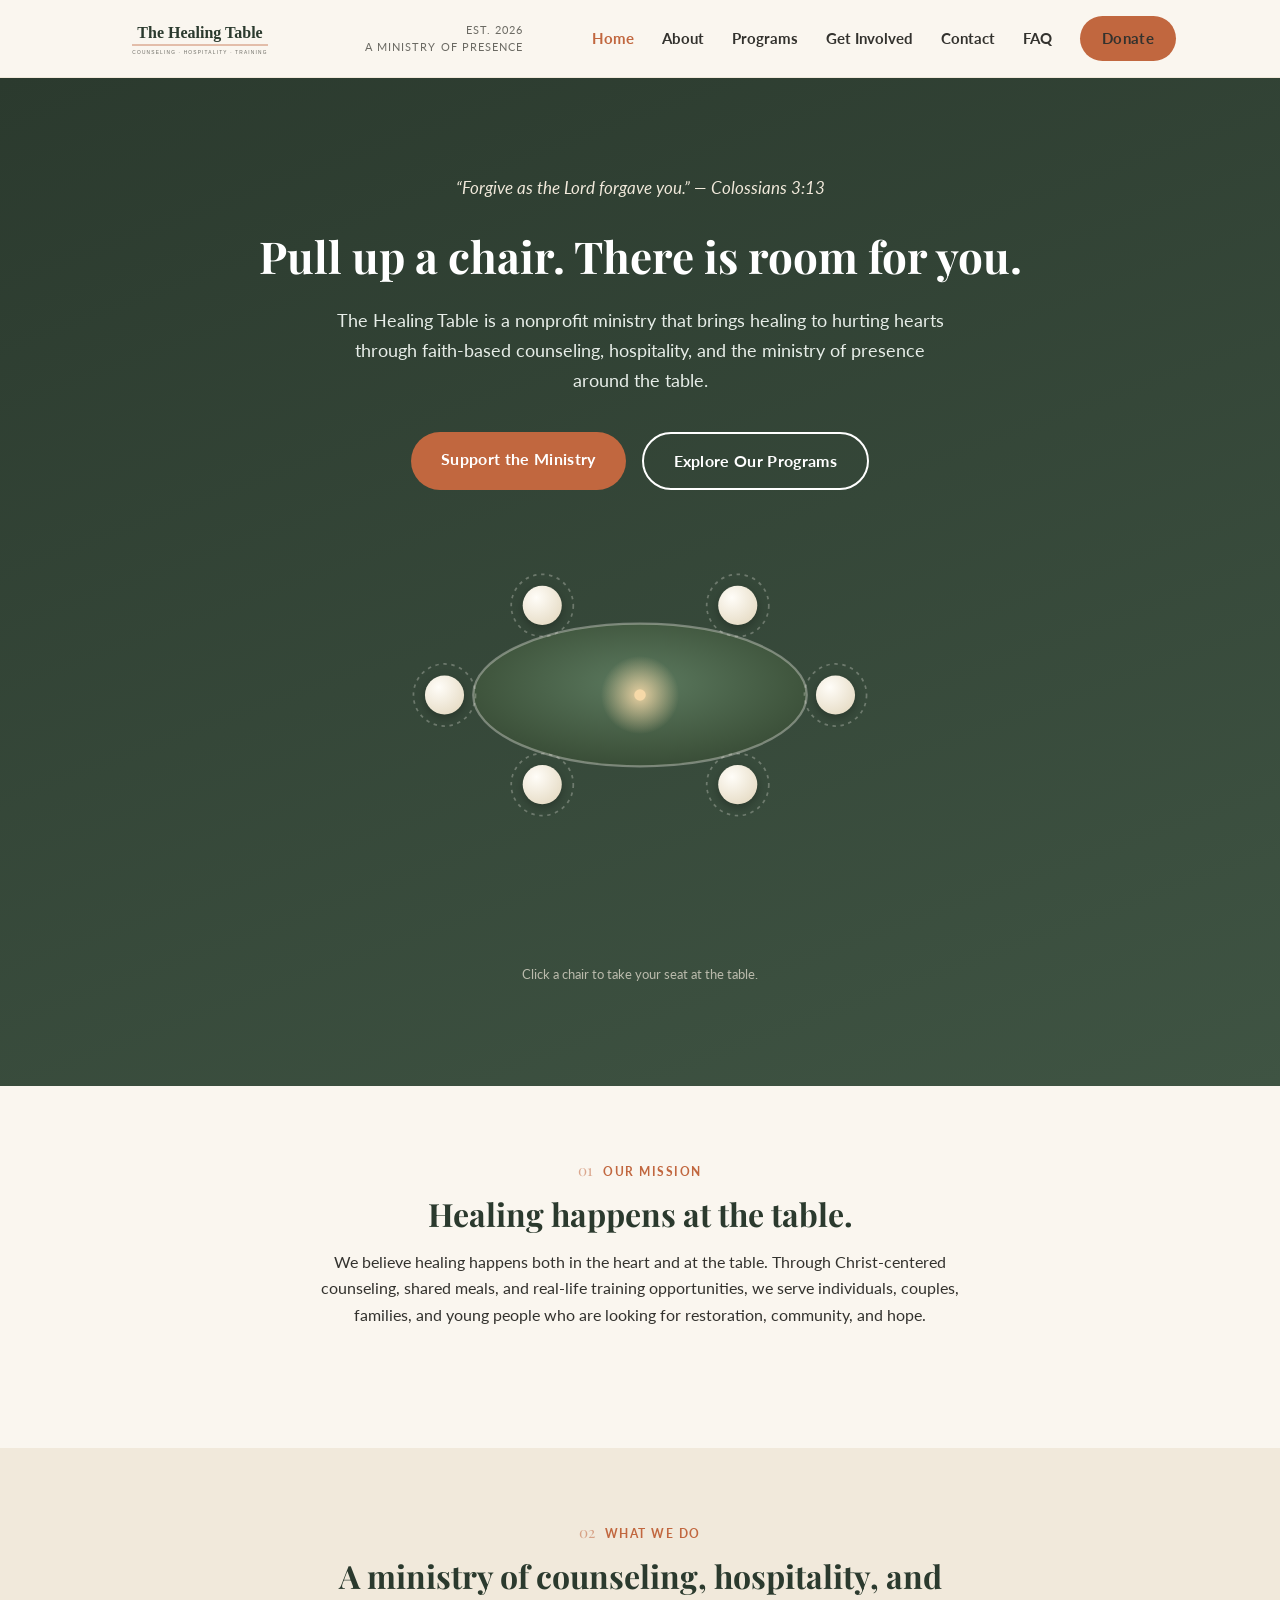
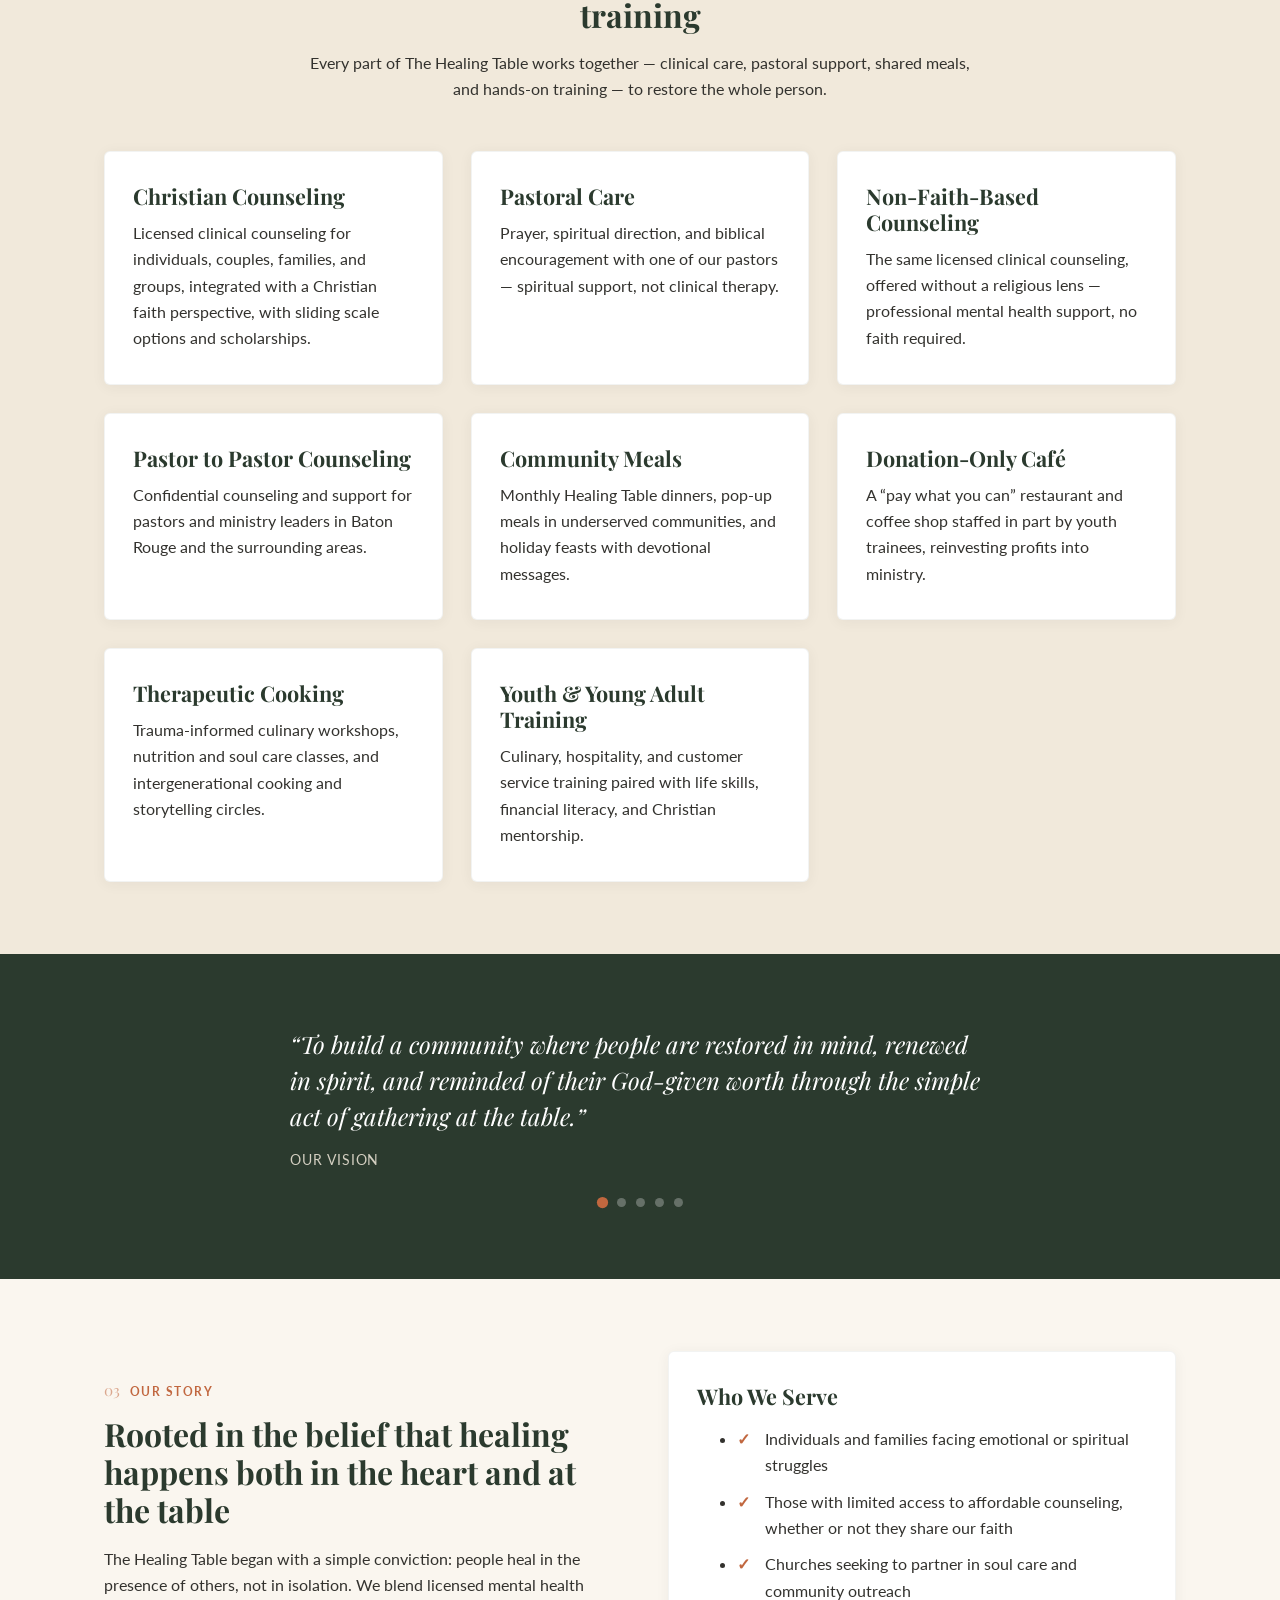
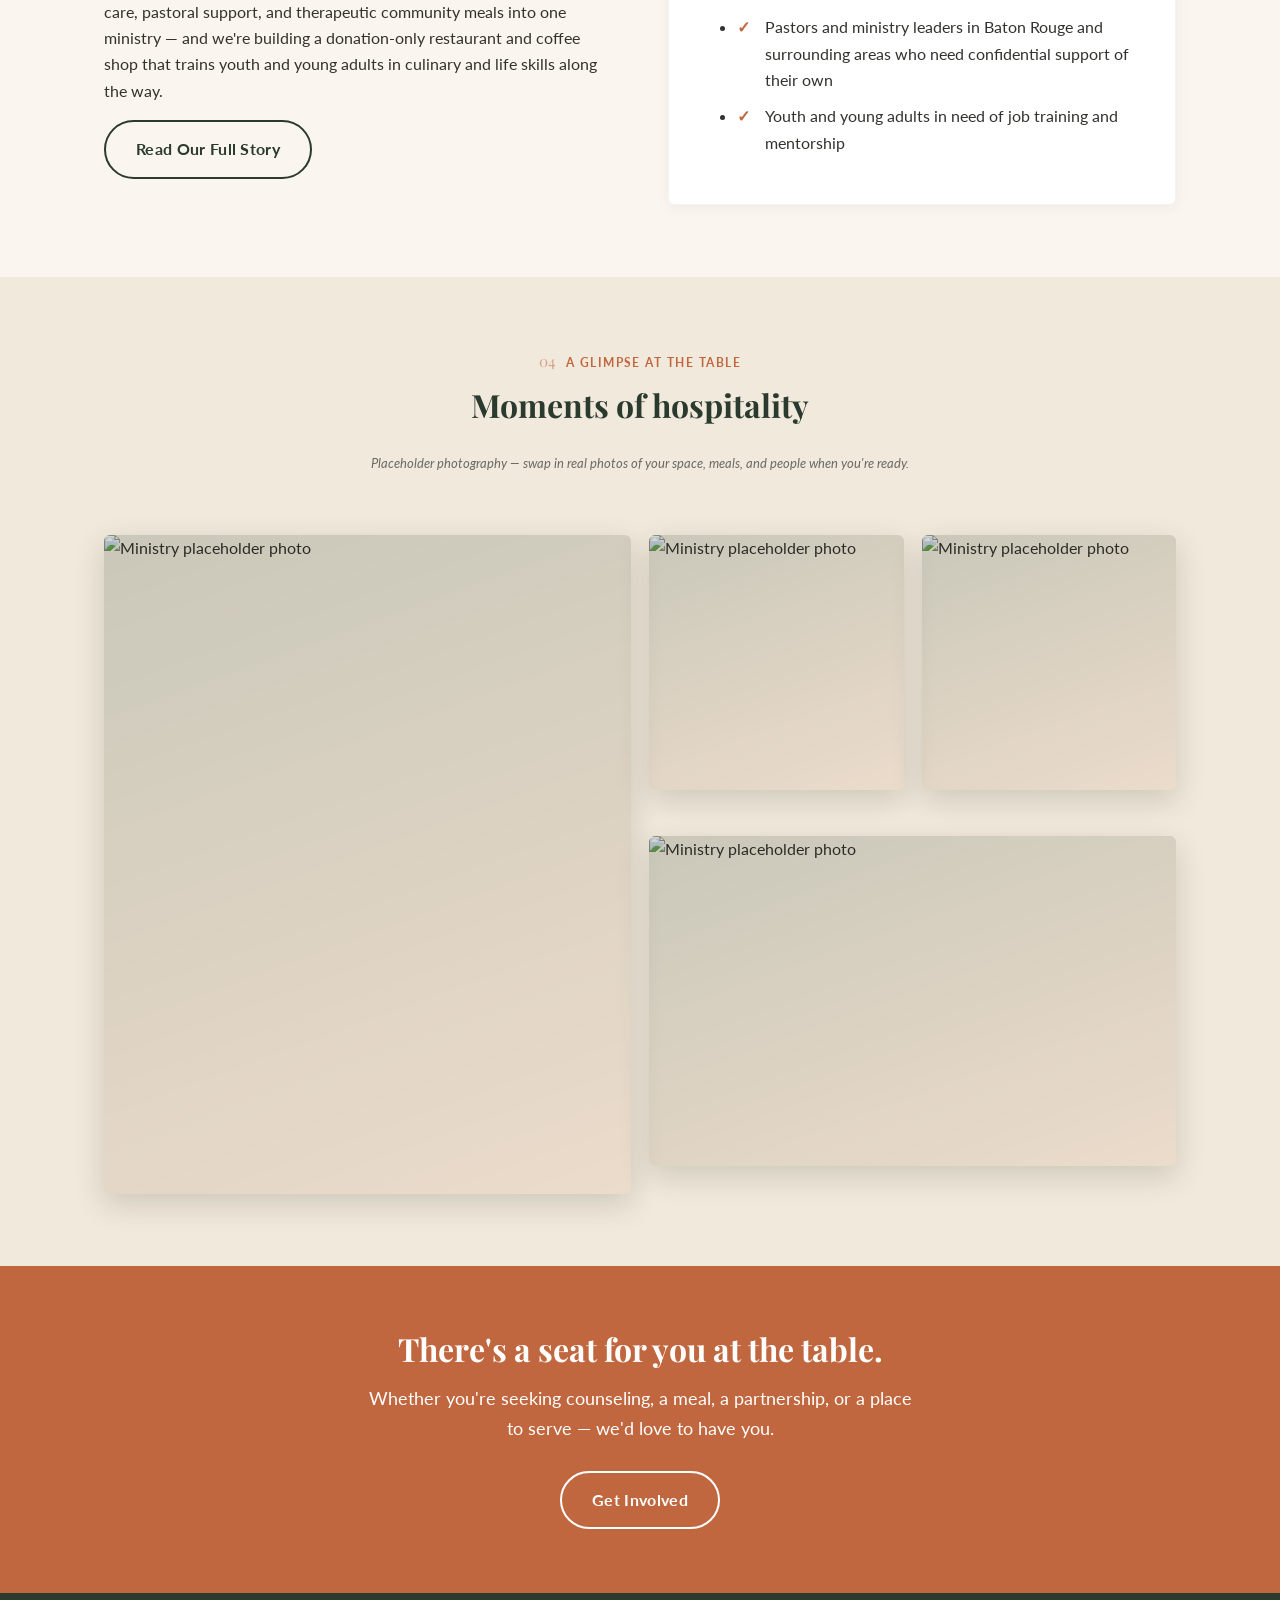
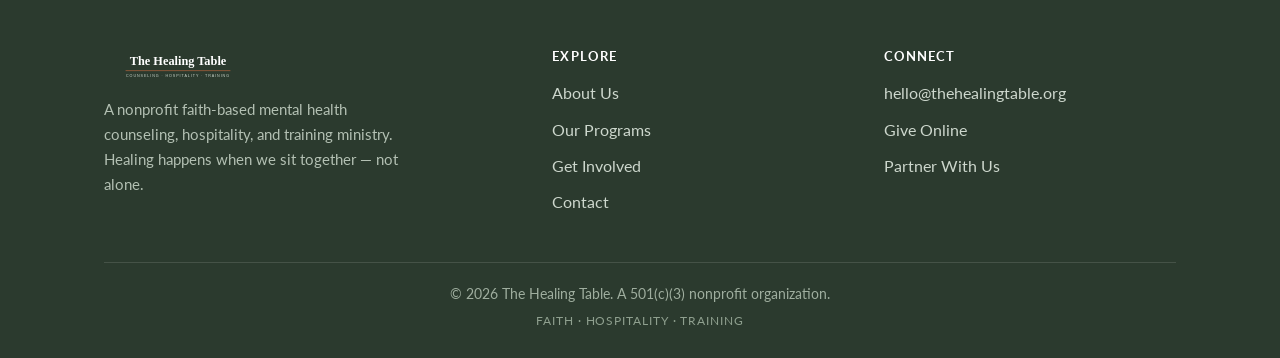
==== commit 9d48e35f: "Add files via upload" ====
--- a/index.html
+++ b/index.html
@@ -189,12 +189,13 @@
     <div class="section-intro reveal">
       <span class="eyebrow-num"><span class="num">04</span><span class="label">A Glimpse at the Table</span></span>
       <h2>Moments of hospitality</h2>
+      <p class="caption-tag">Placeholder photography &mdash; swap in real photos of your space, meals, and people when you're ready.</p>
     </div>
     <div class="gallery-grid reveal">
-      <div class="photo-frame tall"><img src="assets/photos/prayer-together.jpg" alt="Praying together in community" loading="lazy"></div>
-      <div class="photo-frame square"><img src="assets/photos/outreach-hope.jpg" alt="Volunteers at a community outreach event" loading="lazy"></div>
-      <div class="photo-frame square"><img src="assets/photos/mentorship.jpg" alt="A mentor with a young person from the community" loading="lazy"></div>
-      <div class="photo-frame wide"><img src="assets/photos/embrace.jpg" alt="A warm embrace in community" loading="lazy"></div>
+      <div class="photo-frame tall"><img src="https://picsum.photos/seed/ministry-gallery-1/900/1100" alt="Ministry placeholder photo" loading="lazy"></div>
+      <div class="photo-frame square"><img src="https://picsum.photos/seed/ministry-gallery-2/700/700" alt="Ministry placeholder photo" loading="lazy"></div>
+      <div class="photo-frame square"><img src="https://picsum.photos/seed/ministry-gallery-3/700/700" alt="Ministry placeholder photo" loading="lazy"></div>
+      <div class="photo-frame wide"><img src="https://picsum.photos/seed/ministry-gallery-4/1400/900" alt="Ministry placeholder photo" loading="lazy"></div>
     </div>
   </div>
 </section>
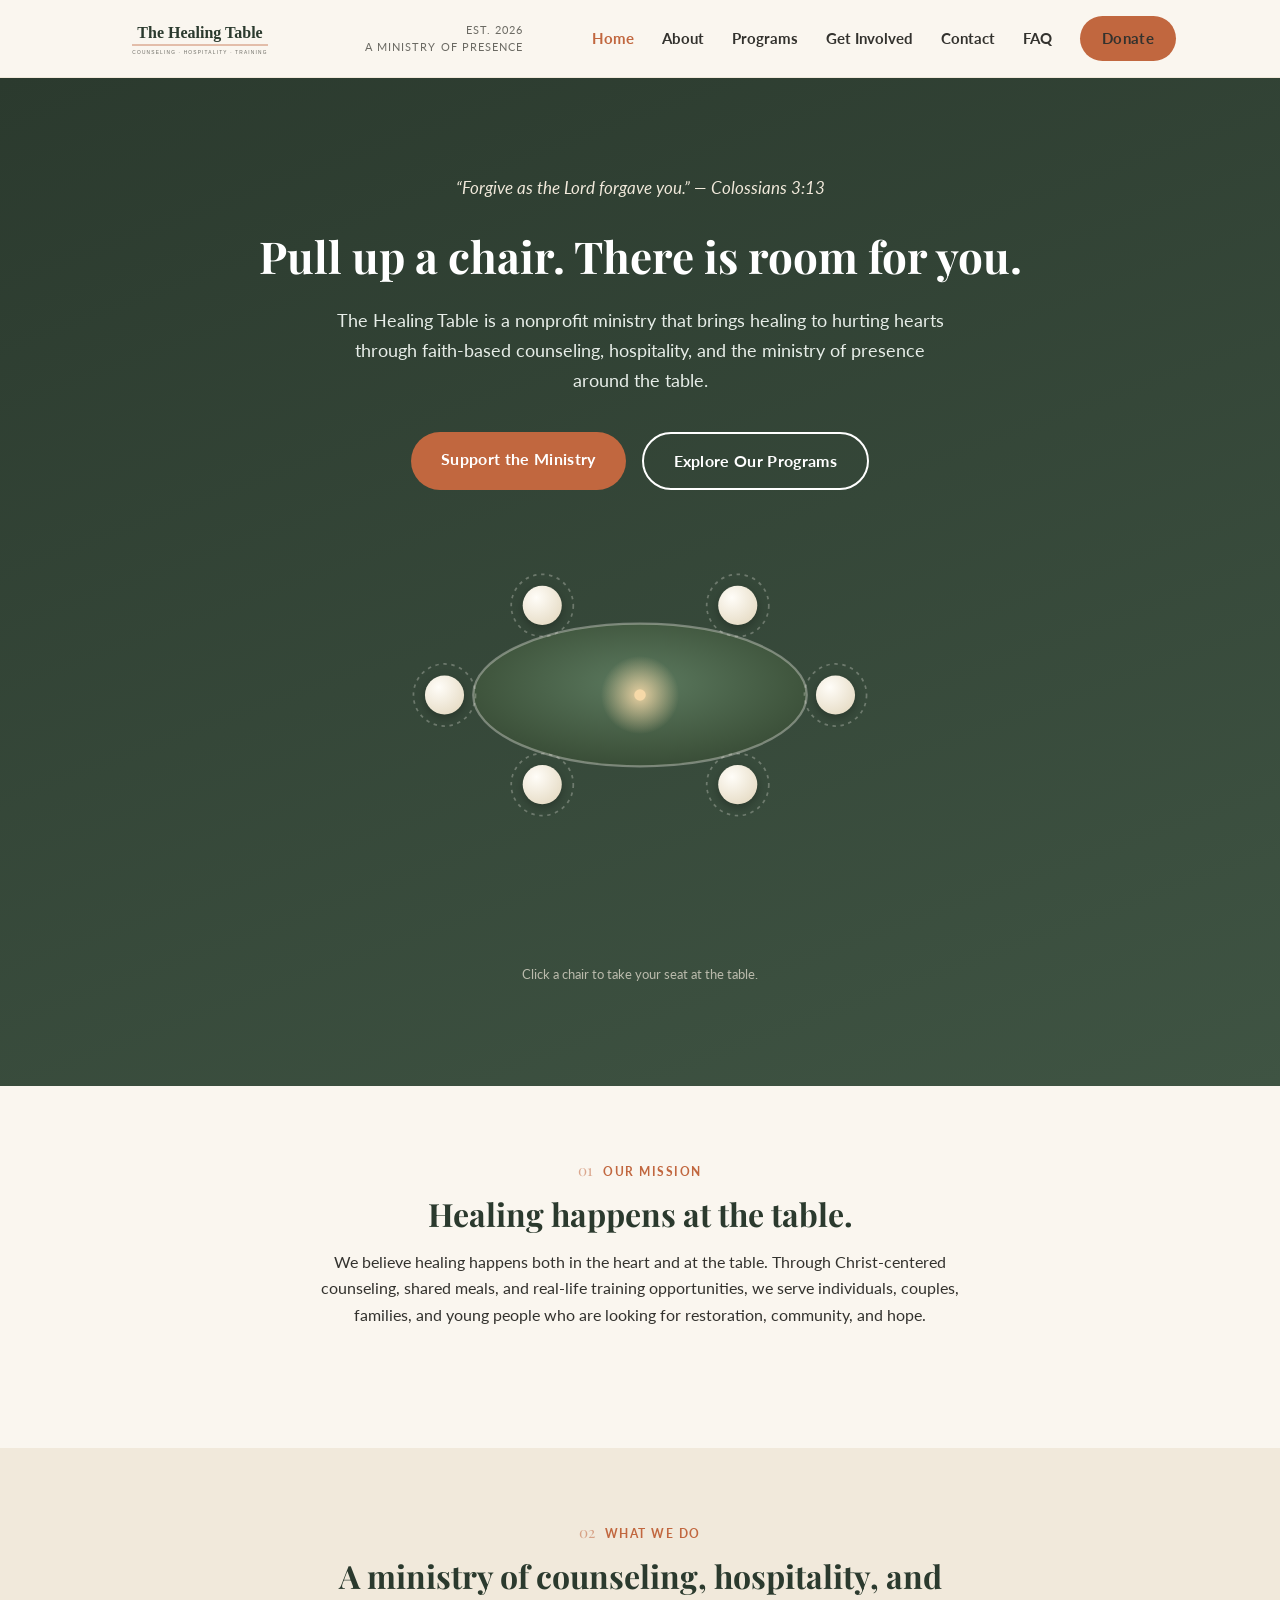
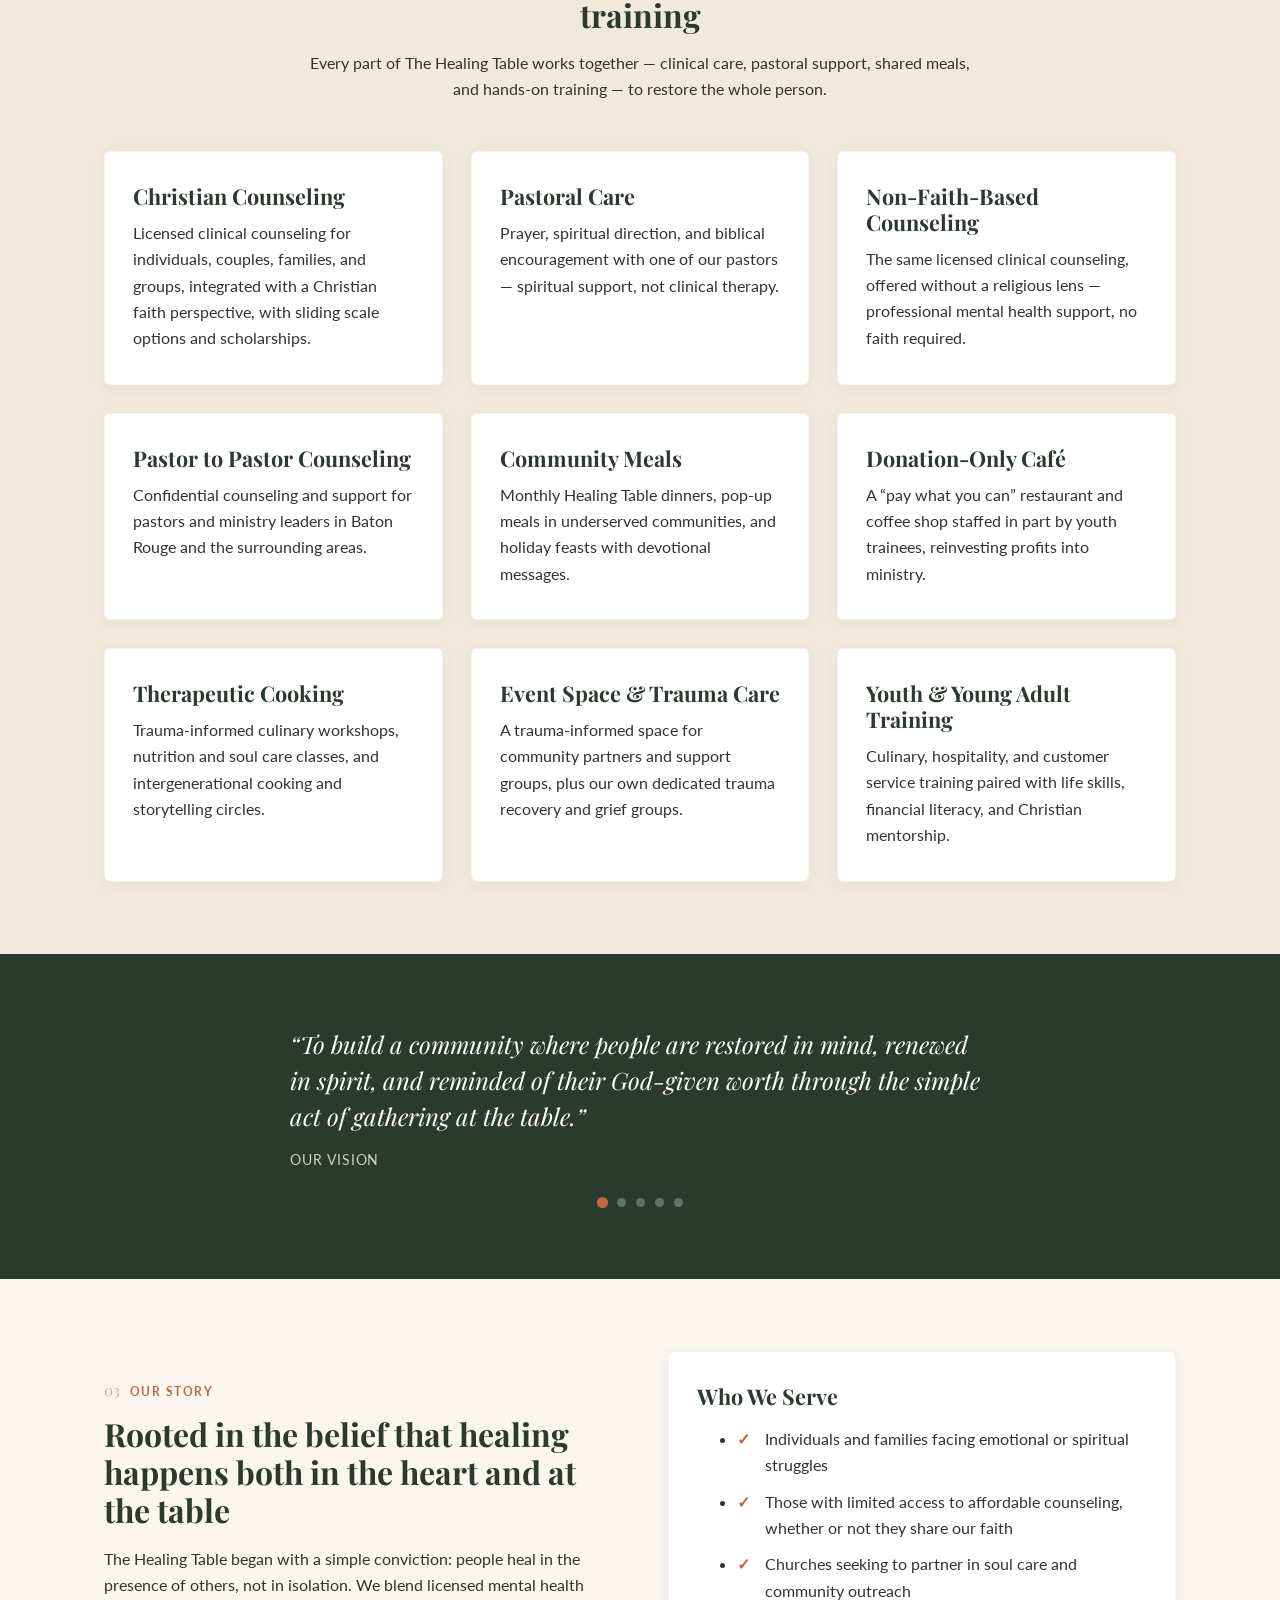
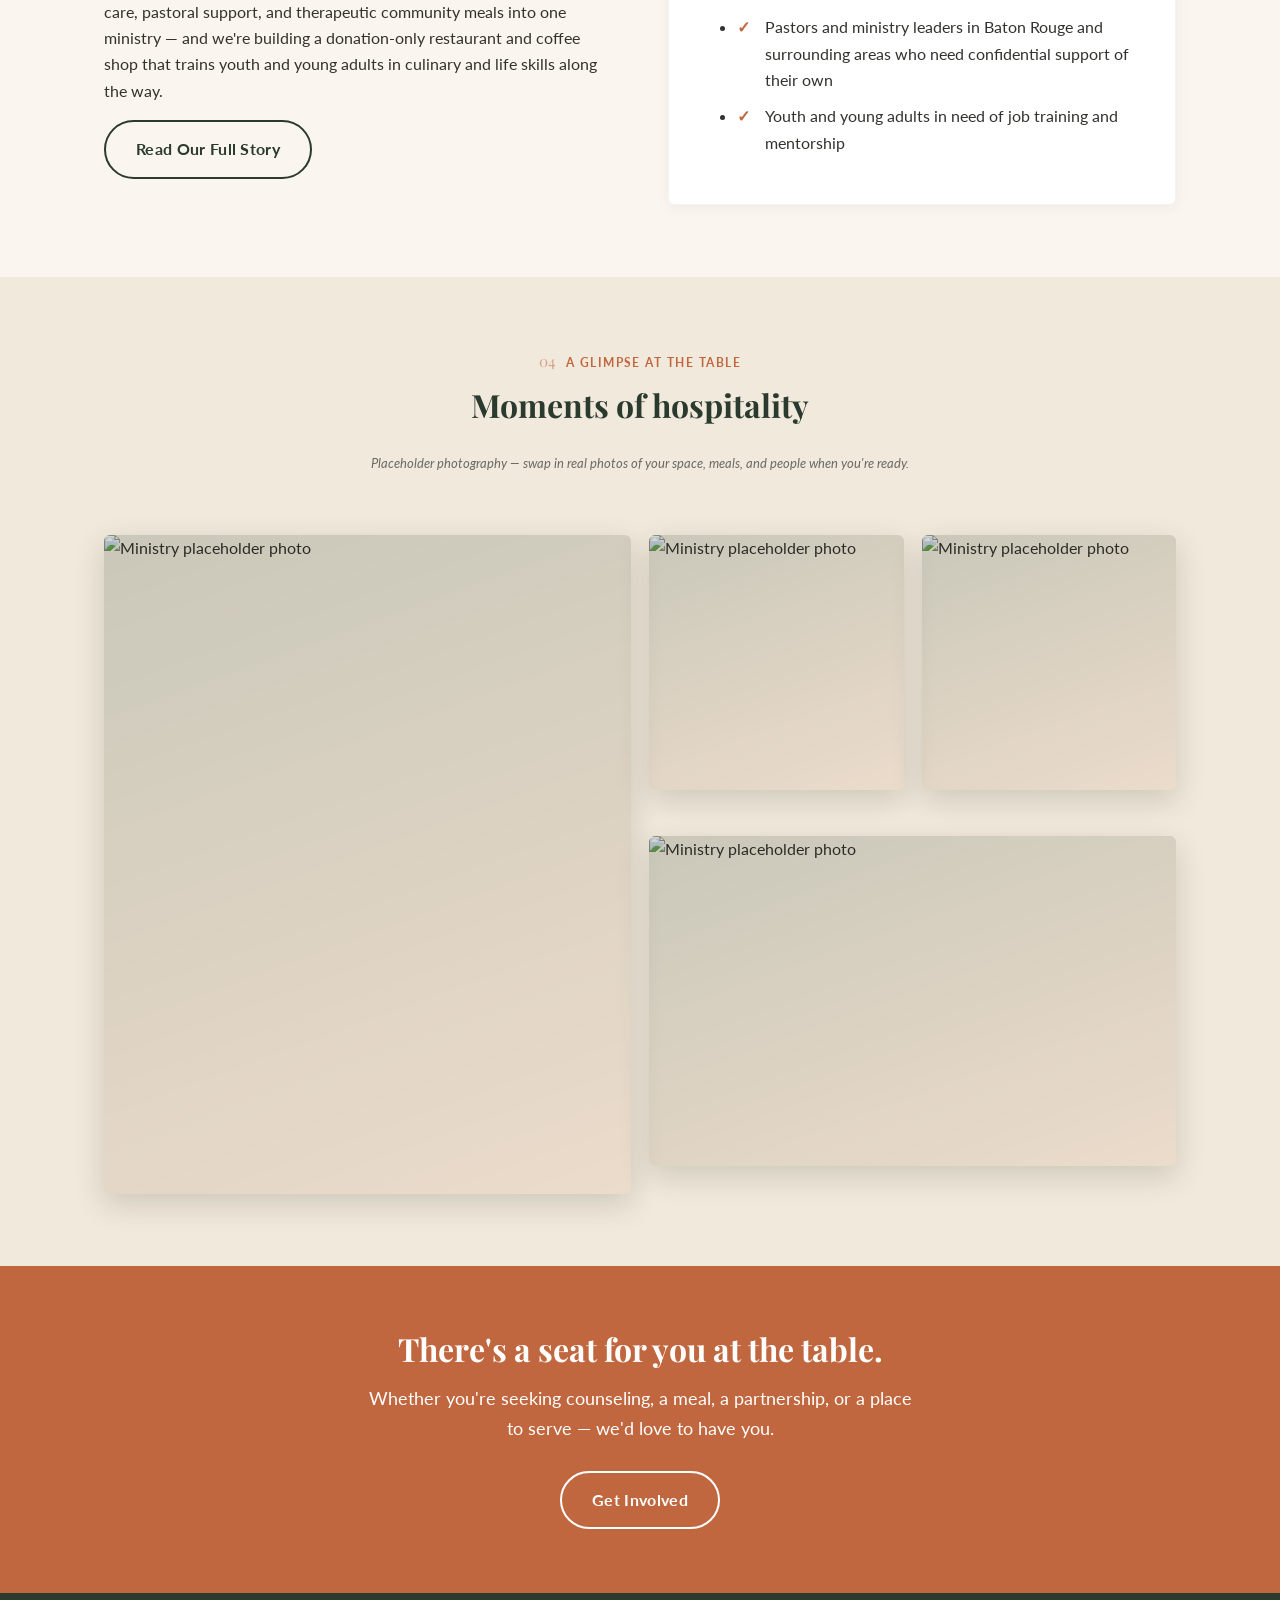
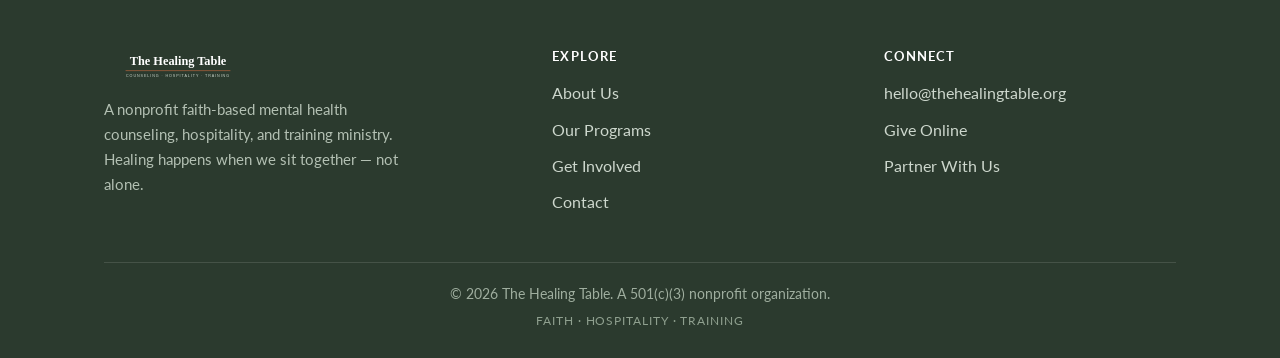
==== commit 221f144f: "Add files via upload" ====
--- a/index.html
+++ b/index.html
@@ -128,6 +128,10 @@
         <p>Trauma-informed culinary workshops, nutrition and soul care classes, and intergenerational cooking and storytelling circles.</p>
       </div>
       <div class="card reveal reveal-child">
+        <h3>Event Space &amp; Trauma Care</h3>
+        <p>A trauma-informed space for community partners and support groups, plus our own dedicated trauma recovery and grief groups.</p>
+      </div>
+      <div class="card reveal reveal-child">
         <h3>Youth &amp; Young Adult Training</h3>
         <p>Culinary, hospitality, and customer service training paired with life skills, financial literacy, and Christian mentorship.</p>
       </div>
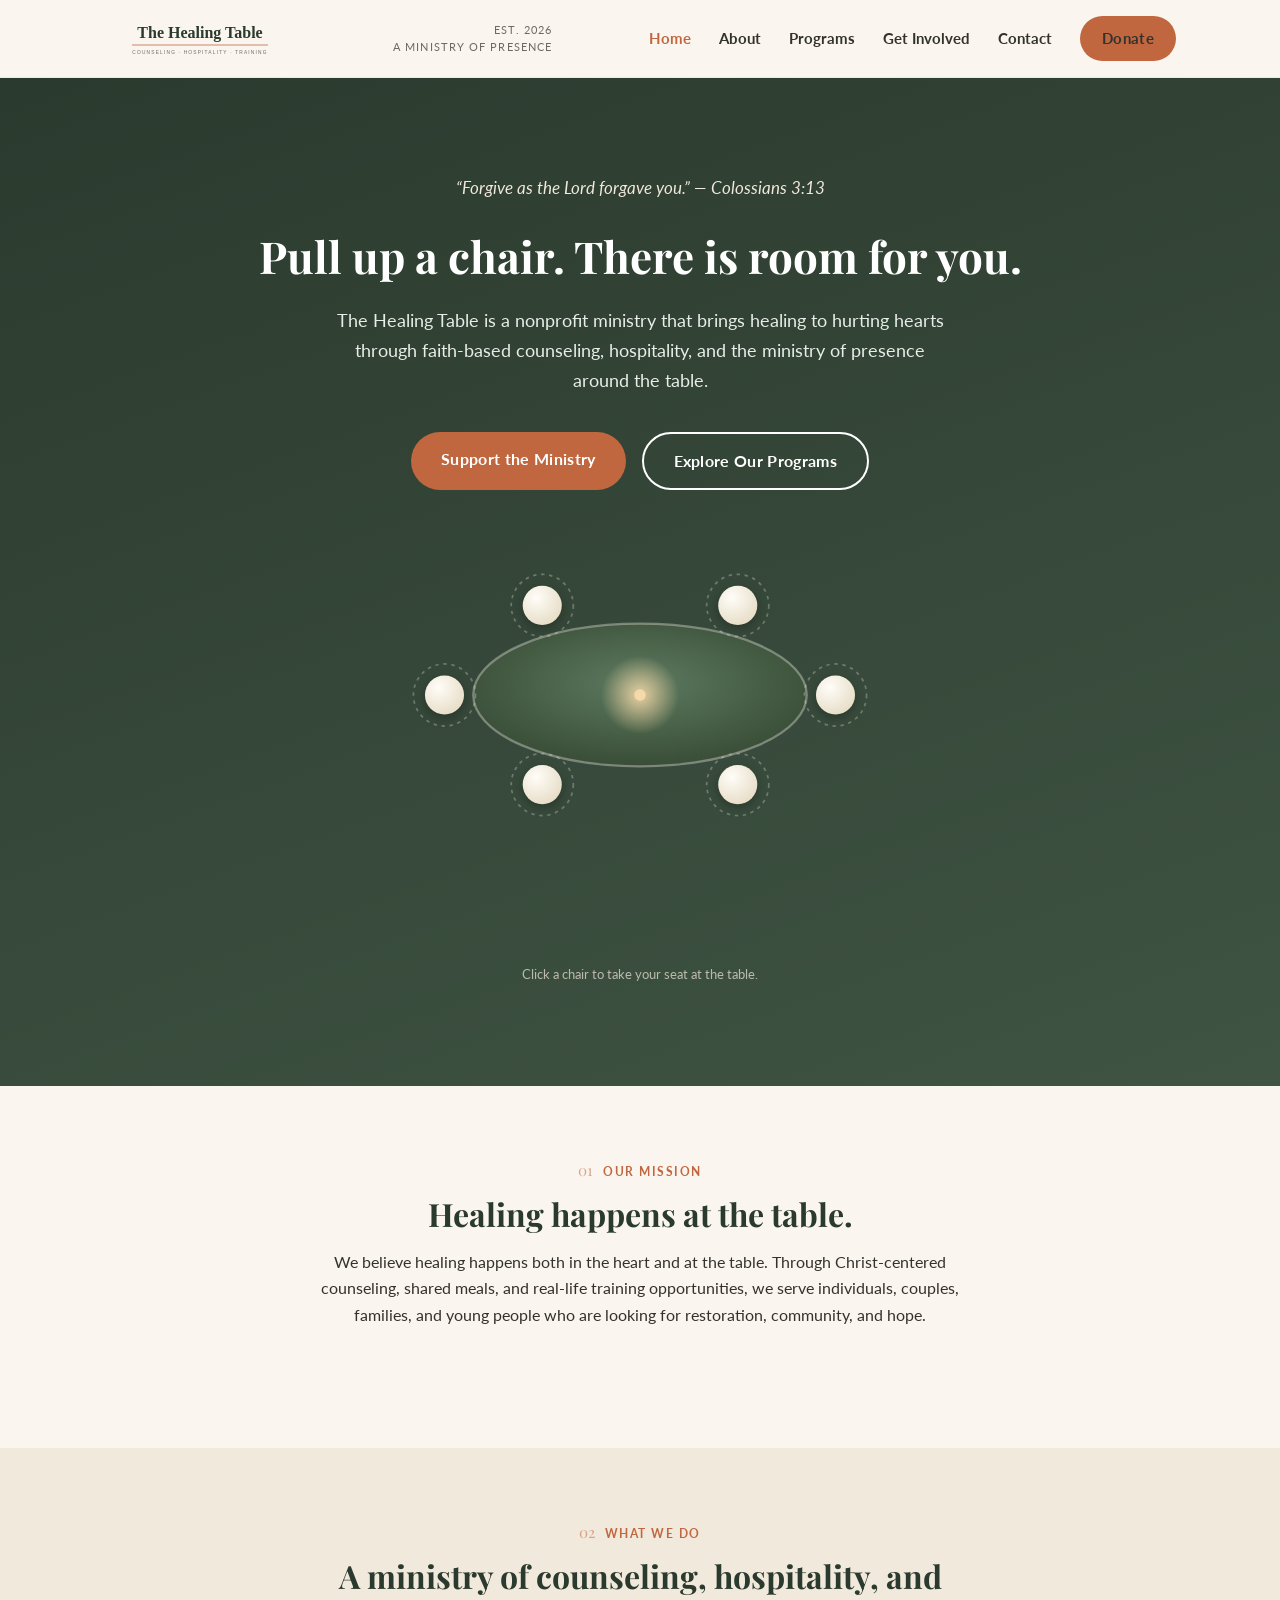
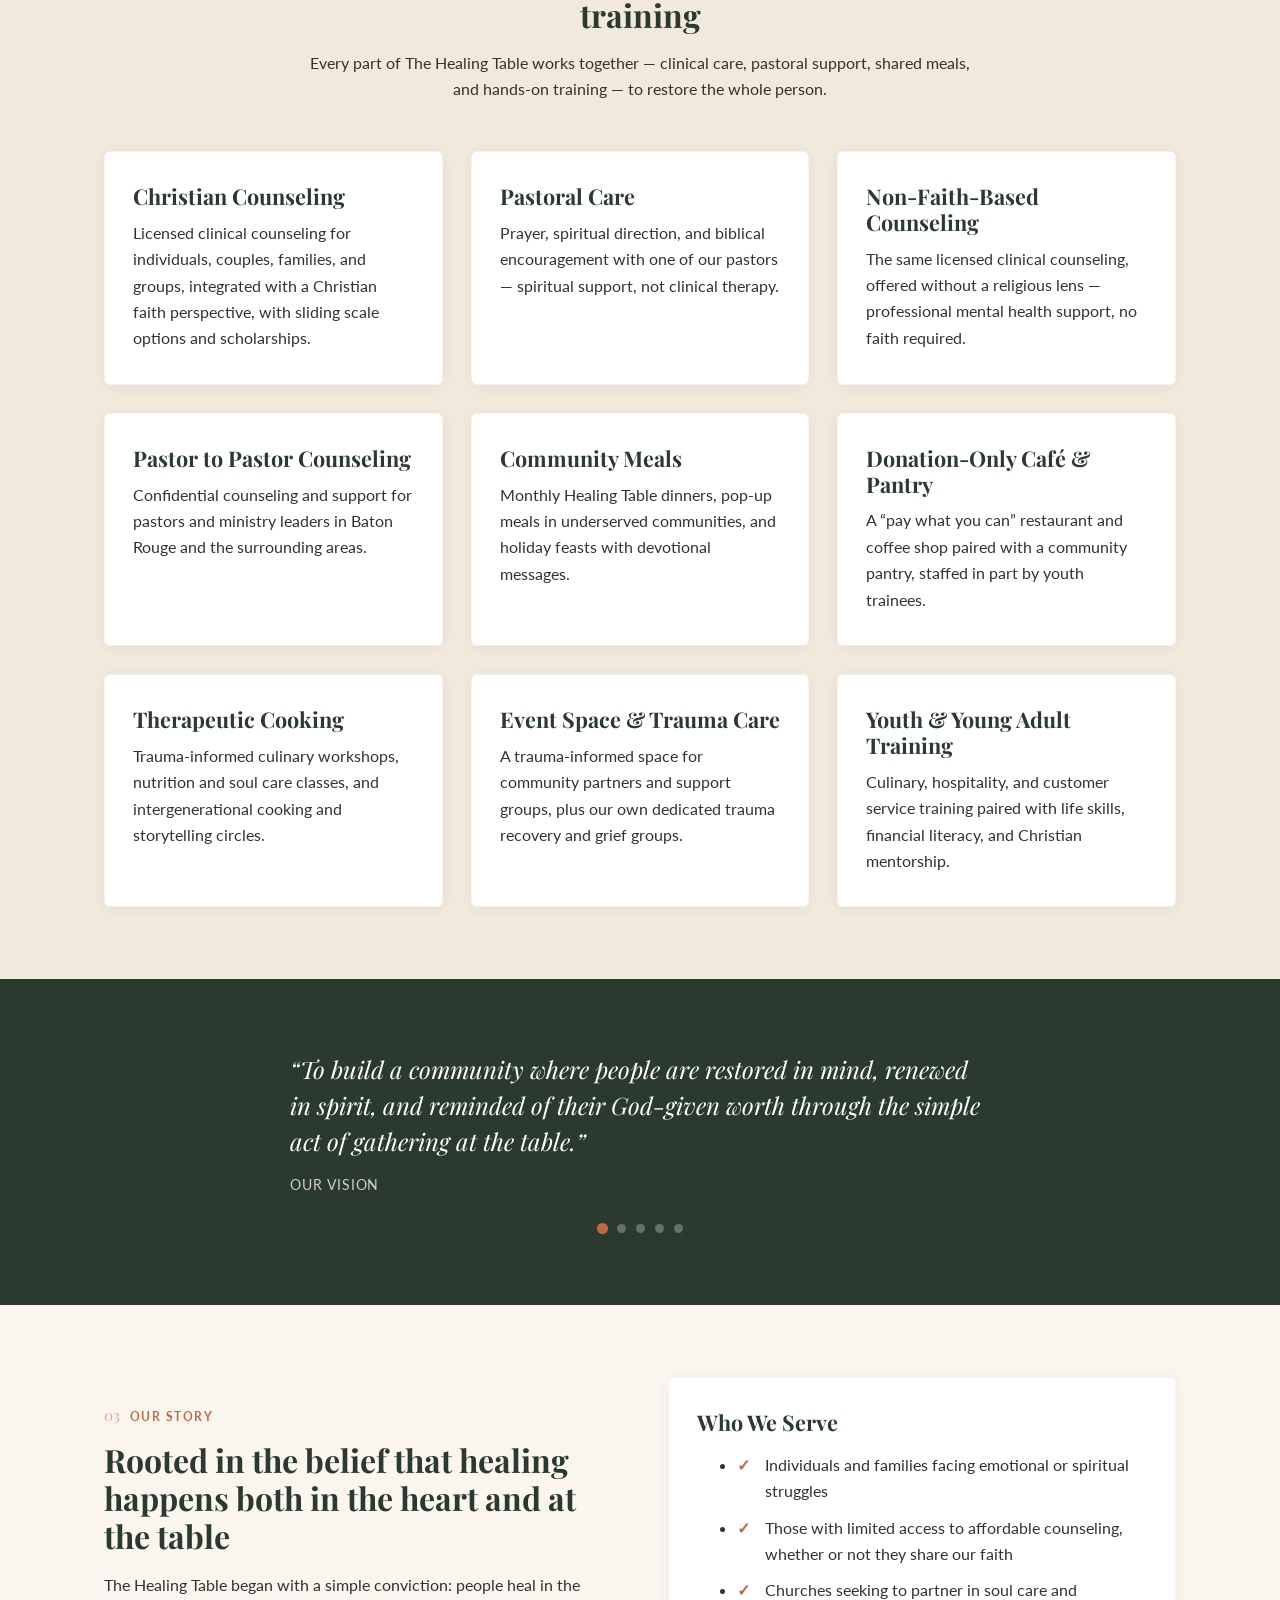
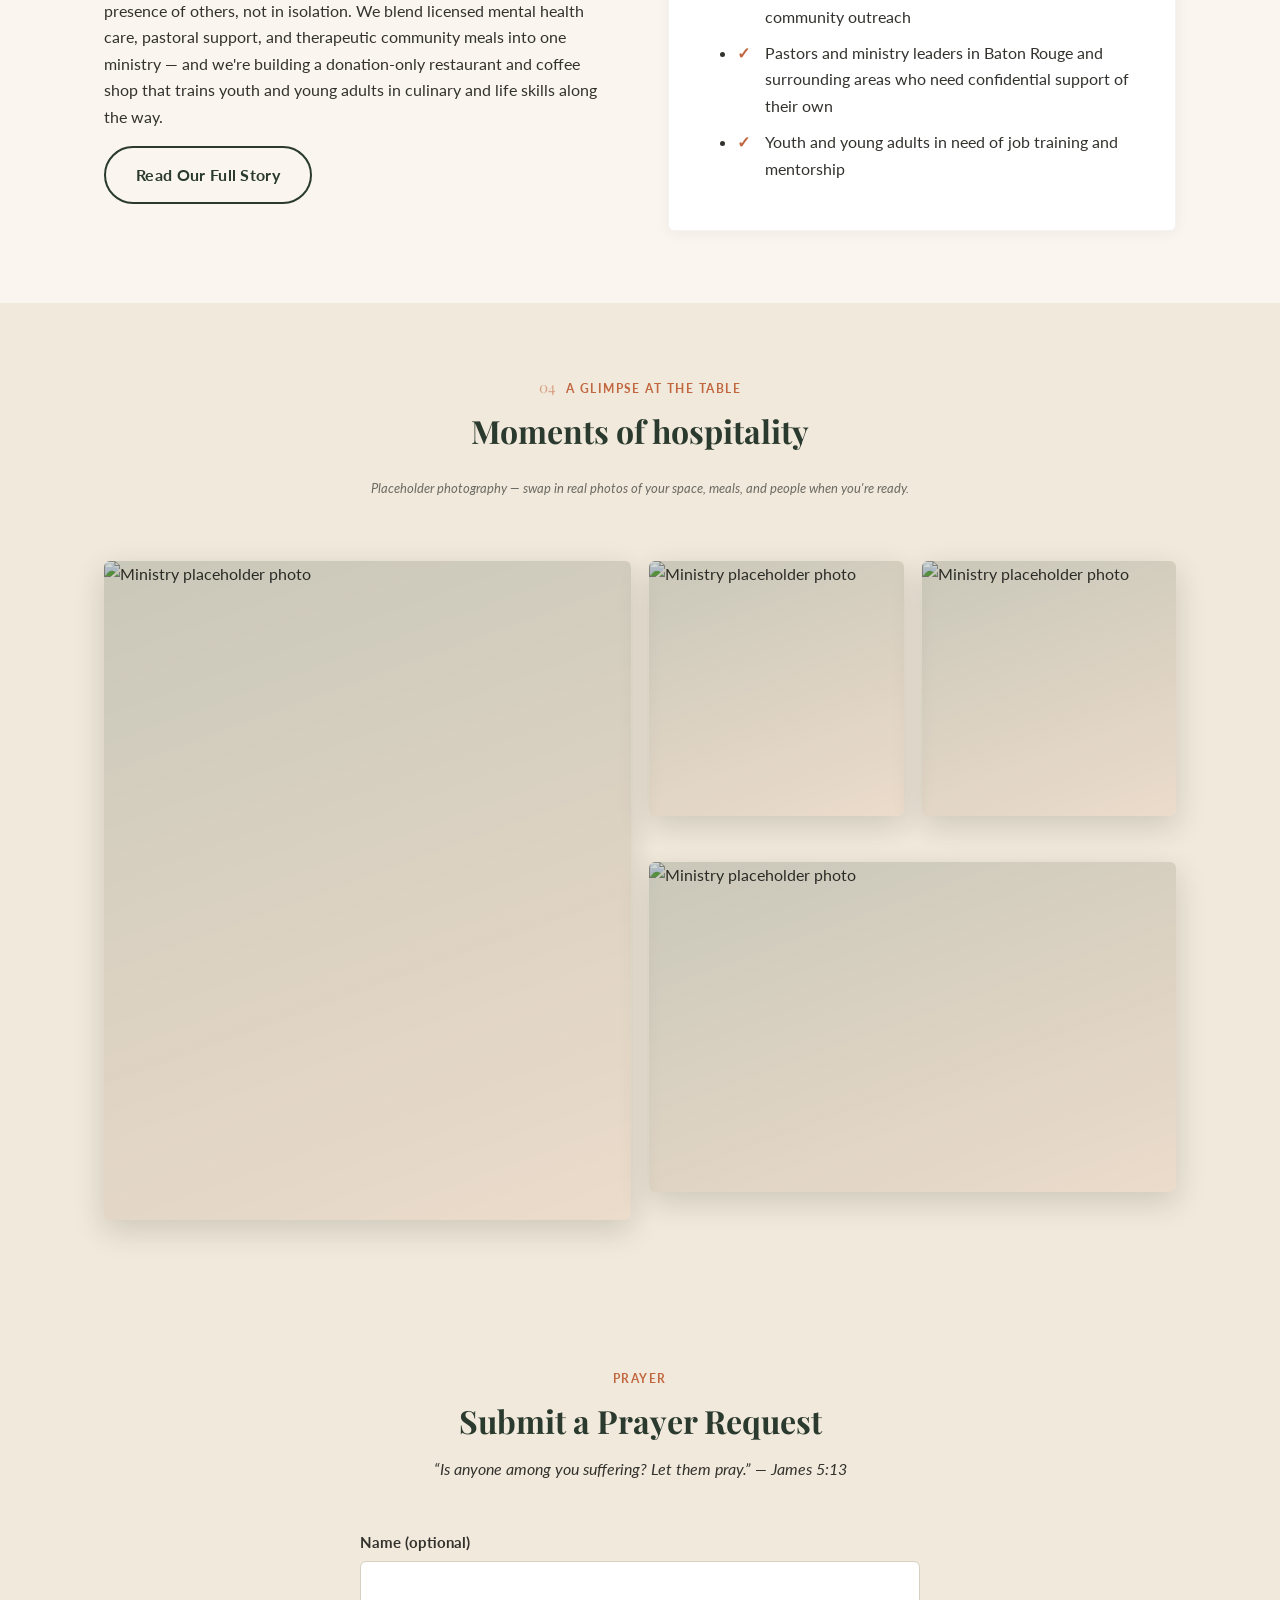
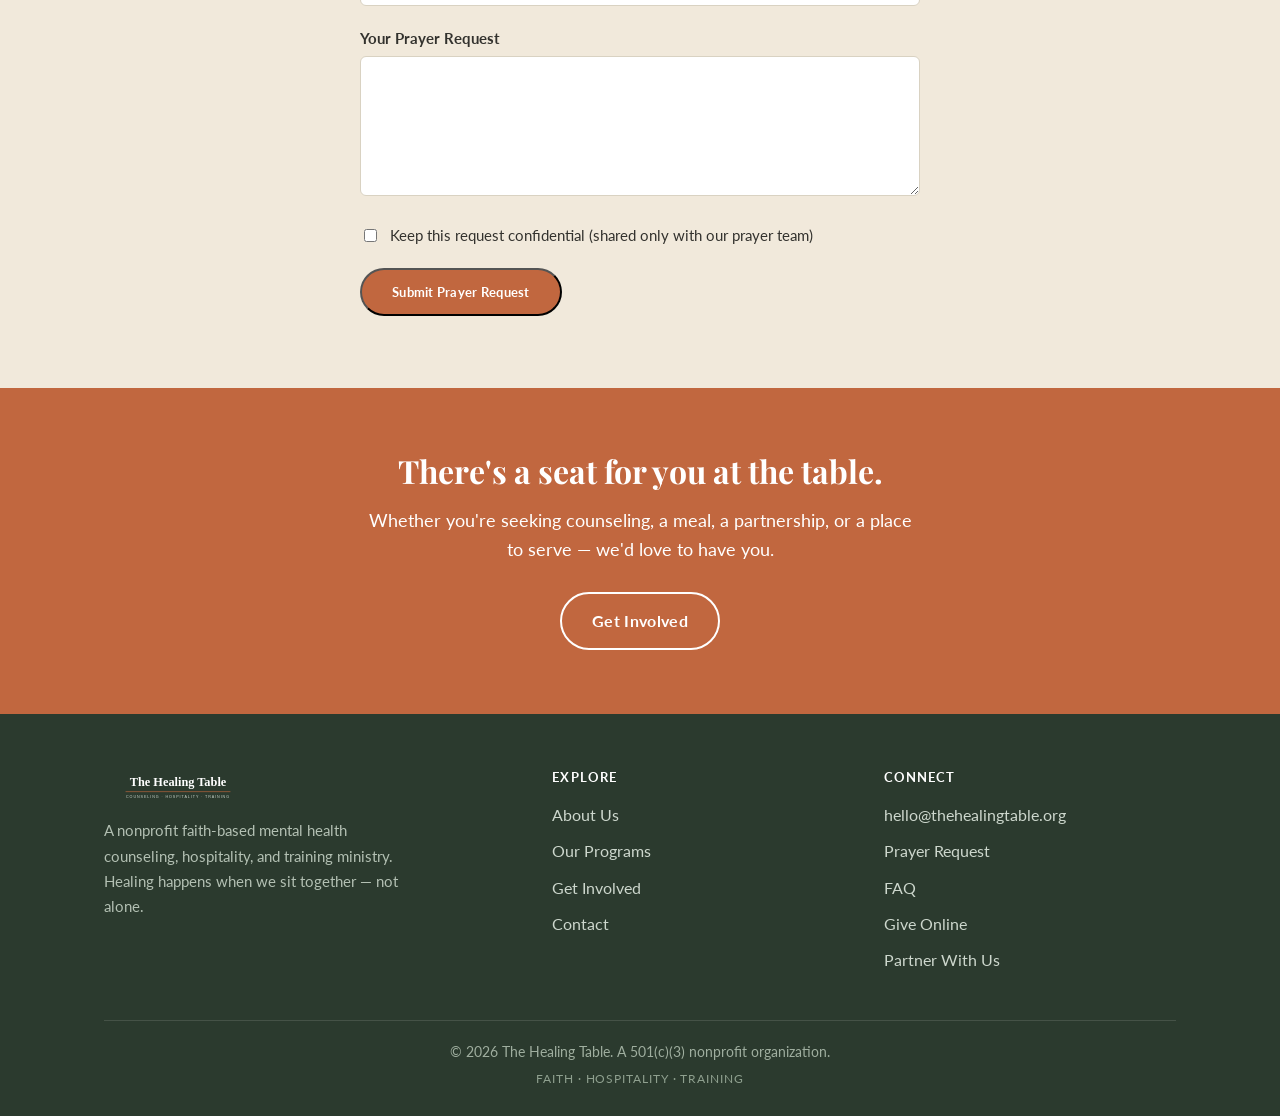
==== commit f89120f9: "Add files via upload" ====
--- a/index.html
+++ b/index.html
@@ -25,7 +25,6 @@
       <li><a href="services.html">Programs</a></li>
       <li><a href="get-involved.html">Get Involved</a></li>
       <li><a href="contact.html">Contact</a></li>
-          <li><a href="contact.html#faq">FAQ</a></li>
       <li><a href="get-involved.html#donate" class="btn btn-primary">Donate</a></li>
     </ul>
   </nav>
@@ -59,8 +58,8 @@
           </radialGradient>
         </defs>
         <ellipse class="table-top" cx="200" cy="140" rx="145" ry="62" fill="url(#tableWood)" stroke="rgba(250,246,239,0.35)" stroke-width="2"/>
-        <circle cx="200" cy="140" r="34" fill="url(#candleGlow)"/>
-        <circle cx="200" cy="140" r="5" fill="#f6d9a8"/>
+        <circle class="candle-glow" cx="200" cy="140" r="34" fill="url(#candleGlow)"/>
+        <circle class="candle-flame" cx="200" cy="140" r="5" fill="#f6d9a8"/>
         <circle class="place-ring" cx="370" cy="140" r="27"/>
         <circle class="place-ring" cx="285" cy="217.9" r="27"/>
         <circle class="place-ring" cx="115" cy="217.9" r="27"/>
@@ -120,8 +119,8 @@
         <p>Monthly Healing Table dinners, pop-up meals in underserved communities, and holiday feasts with devotional messages.</p>
       </div>
       <div class="card reveal reveal-child">
-        <h3>Donation-Only Caf&eacute;</h3>
-        <p>A &ldquo;pay what you can&rdquo; restaurant and coffee shop staffed in part by youth trainees, reinvesting profits into ministry.</p>
+        <h3>Donation-Only Caf&eacute; &amp; Pantry</h3>
+        <p>A &ldquo;pay what you can&rdquo; restaurant and coffee shop paired with a community pantry, staffed in part by youth trainees.</p>
       </div>
       <div class="card reveal reveal-child">
         <h3>Therapeutic Cooking</h3>
@@ -204,6 +203,33 @@
   </div>
 </section>
 
+<section class="section-alt" id="prayer">
+  <div class="container">
+    <div class="section-intro reveal">
+      <span class="eyebrow">Prayer</span>
+      <h2>Submit a Prayer Request</h2>
+      <p style="font-style:italic;">&ldquo;Is anyone among you suffering? Let them pray.&rdquo; &mdash; James 5:13</p>
+    </div>
+    <div style="max-width:560px;margin:0 auto;" class="reveal">
+      <form action="#" method="post">
+        <div class="form-group">
+          <label for="home-prayer-name">Name (optional)</label>
+          <input type="text" id="home-prayer-name" name="prayer-name">
+        </div>
+        <div class="form-group">
+          <label for="home-prayer-request">Your Prayer Request</label>
+          <textarea id="home-prayer-request" name="prayer-request" required></textarea>
+        </div>
+        <div class="form-group" style="display:flex;align-items:center;gap:10px;">
+          <input type="checkbox" id="home-prayer-confidential" name="prayer-confidential" style="width:auto;">
+          <label for="home-prayer-confidential" style="margin:0;font-weight:400;">Keep this request confidential (shared only with our prayer team)</label>
+        </div>
+        <button type="submit" class="btn btn-primary">Submit Prayer Request</button>
+      </form>
+    </div>
+  </div>
+</section>
+
 <section class="cta-band">
   <div class="container reveal">
     <h2>There's a seat for you at the table.</h2>
@@ -232,6 +258,8 @@
         <h4>Connect</h4>
         <ul>
           <li><a href="mailto:hello@thehealingtable.org">hello@thehealingtable.org</a></li>
+          <li><a href="contact.html#prayer">Prayer Request</a></li>
+          <li><a href="contact.html#faq">FAQ</a></li>
           <li><a href="get-involved.html#donate">Give Online</a></li>
           <li><a href="contact.html">Partner With Us</a></li>
         </ul>
--- a/css/style.css
+++ b/css/style.css
@@ -31,6 +31,14 @@
   background: var(--color-cream);
   line-height: 1.65;
   -webkit-font-smoothing: antialiased;
+  animation: page-fade-in 0.6s ease both;
+}
+@keyframes page-fade-in {
+  from { opacity: 0; }
+  to { opacity: 1; }
+}
+@media (prefers-reduced-motion: reduce) {
+  body { animation: none; }
 }
 
 h1, h2, h3, h4 {
@@ -209,6 +217,7 @@
   display: grid;
   gap: 28px;
 }
+.grid-4 { grid-template-columns: repeat(4, 1fr); }
 .grid-3 { grid-template-columns: repeat(3, 1fr); }
 .grid-2 { grid-template-columns: repeat(2, 1fr); }
 
@@ -418,6 +427,28 @@
 }
 .table-top {
   transition: filter 0.3s ease;
+}
+.candle-glow {
+  transform-origin: center;
+  transform-box: fill-box;
+  animation: candle-flicker 2.6s ease-in-out infinite;
+}
+.candle-flame {
+  transform-origin: center;
+  transform-box: fill-box;
+  animation: candle-flicker 2.1s ease-in-out infinite reverse;
+}
+@keyframes candle-flicker {
+  0%   { opacity: 1;    transform: scale(1); }
+  20%  { opacity: 0.85; transform: scale(0.95); }
+  35%  { opacity: 1;    transform: scale(1.05); }
+  50%  { opacity: 0.9;  transform: scale(0.97); }
+  65%  { opacity: 1;    transform: scale(1.03); }
+  80%  { opacity: 0.88; transform: scale(0.98); }
+  100% { opacity: 1;    transform: scale(1); }
+}
+@media (prefers-reduced-motion: reduce) {
+  .candle-glow, .candle-flame { animation: none; }
 }
 .place-ring {
   fill: none;
@@ -680,6 +711,17 @@
 }
 .page-hero-photo .container { position: relative; z-index: 1; }
 
+/* Parallax: fixed attachment on larger screens with hover/pointer support only,
+   since iOS Safari doesn't render fixed backgrounds and mobile scroll perf suffers. */
+@media (min-width: 960px) and (hover: hover) and (pointer: fine) {
+  .page-hero-photo {
+    background-attachment: fixed;
+  }
+}
+@media (prefers-reduced-motion: reduce) {
+  .page-hero-photo { background-attachment: scroll; }
+}
+
 .gallery-grid {
   display: grid;
   grid-template-columns: repeat(4, 1fr);
@@ -696,8 +738,43 @@
   font-style: italic;
 }
 
+/* ---------- Impact Counters ---------- */
+.stats-grid {
+  display: grid;
+  grid-template-columns: repeat(4, 1fr);
+  gap: 24px;
+}
+.stat-card {
+  text-align: center;
+  padding: 32px 16px;
+}
+.stat-number {
+  display: block;
+  font-family: var(--font-serif);
+  font-size: 2.6rem;
+  font-weight: 700;
+  color: var(--color-terracotta);
+  line-height: 1;
+  margin-bottom: 10px;
+}
+.stat-label {
+  font-size: 0.85rem;
+  text-transform: uppercase;
+  letter-spacing: 0.08em;
+  color: var(--color-text-light);
+  font-weight: 700;
+}
+.stats-caption {
+  text-align: center;
+  font-size: 0.85rem;
+  color: var(--color-text-light);
+  font-style: italic;
+  margin-top: 8px;
+}
+
 /* ---------- Responsive ---------- */
 @media (max-width: 860px) {
+  .grid-4 { grid-template-columns: repeat(2, 1fr); }
   .grid-3 { grid-template-columns: 1fr; }
   .grid-2 { grid-template-columns: 1fr; }
   .split { grid-template-columns: 1fr; gap: 32px; }
@@ -705,6 +782,7 @@
   .gallery-grid { grid-template-columns: repeat(2, 1fr); }
   .gallery-grid .photo-frame:nth-child(1) { grid-column: span 2; grid-row: span 1; }
   .gallery-grid .photo-frame:nth-child(4) { grid-column: span 1; }
+  .stats-grid { grid-template-columns: repeat(2, 1fr); }
   h1 { font-size: 2.1rem; }
   h2 { font-size: 1.6rem; }
 }
